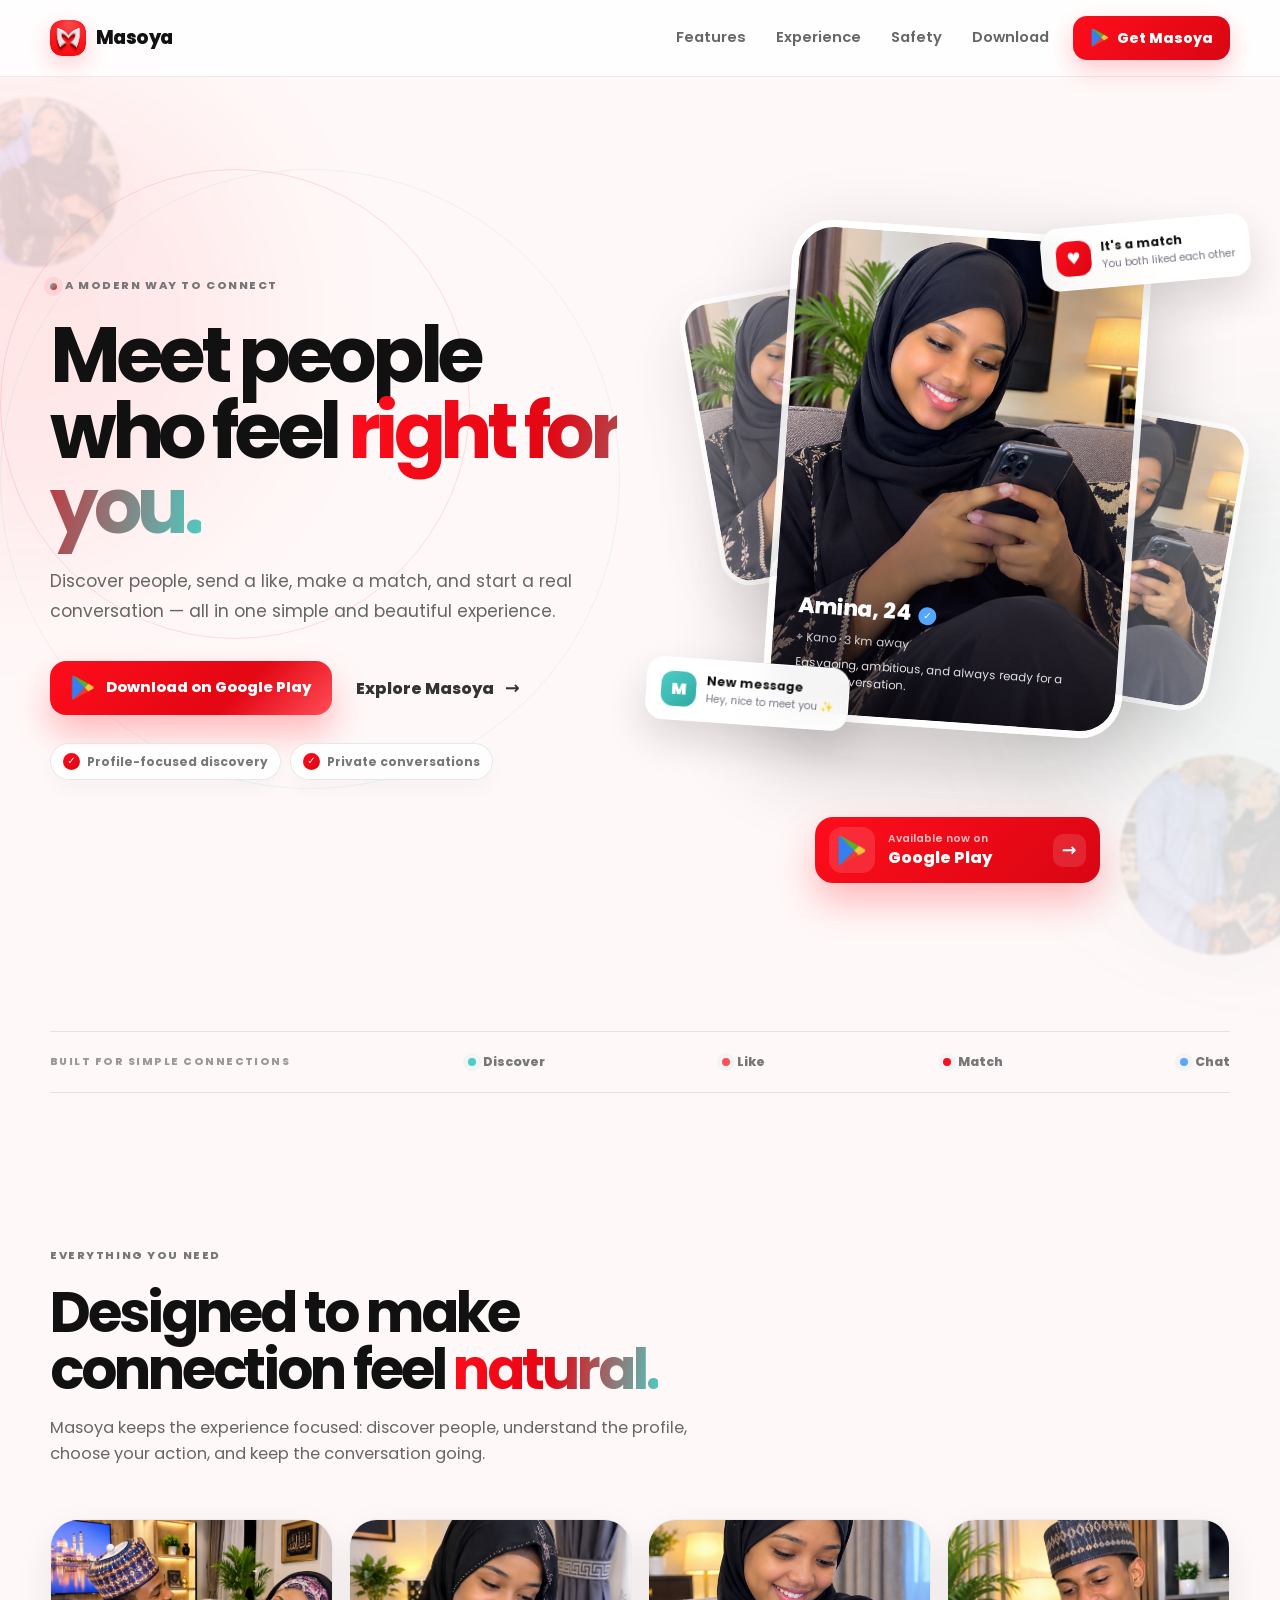
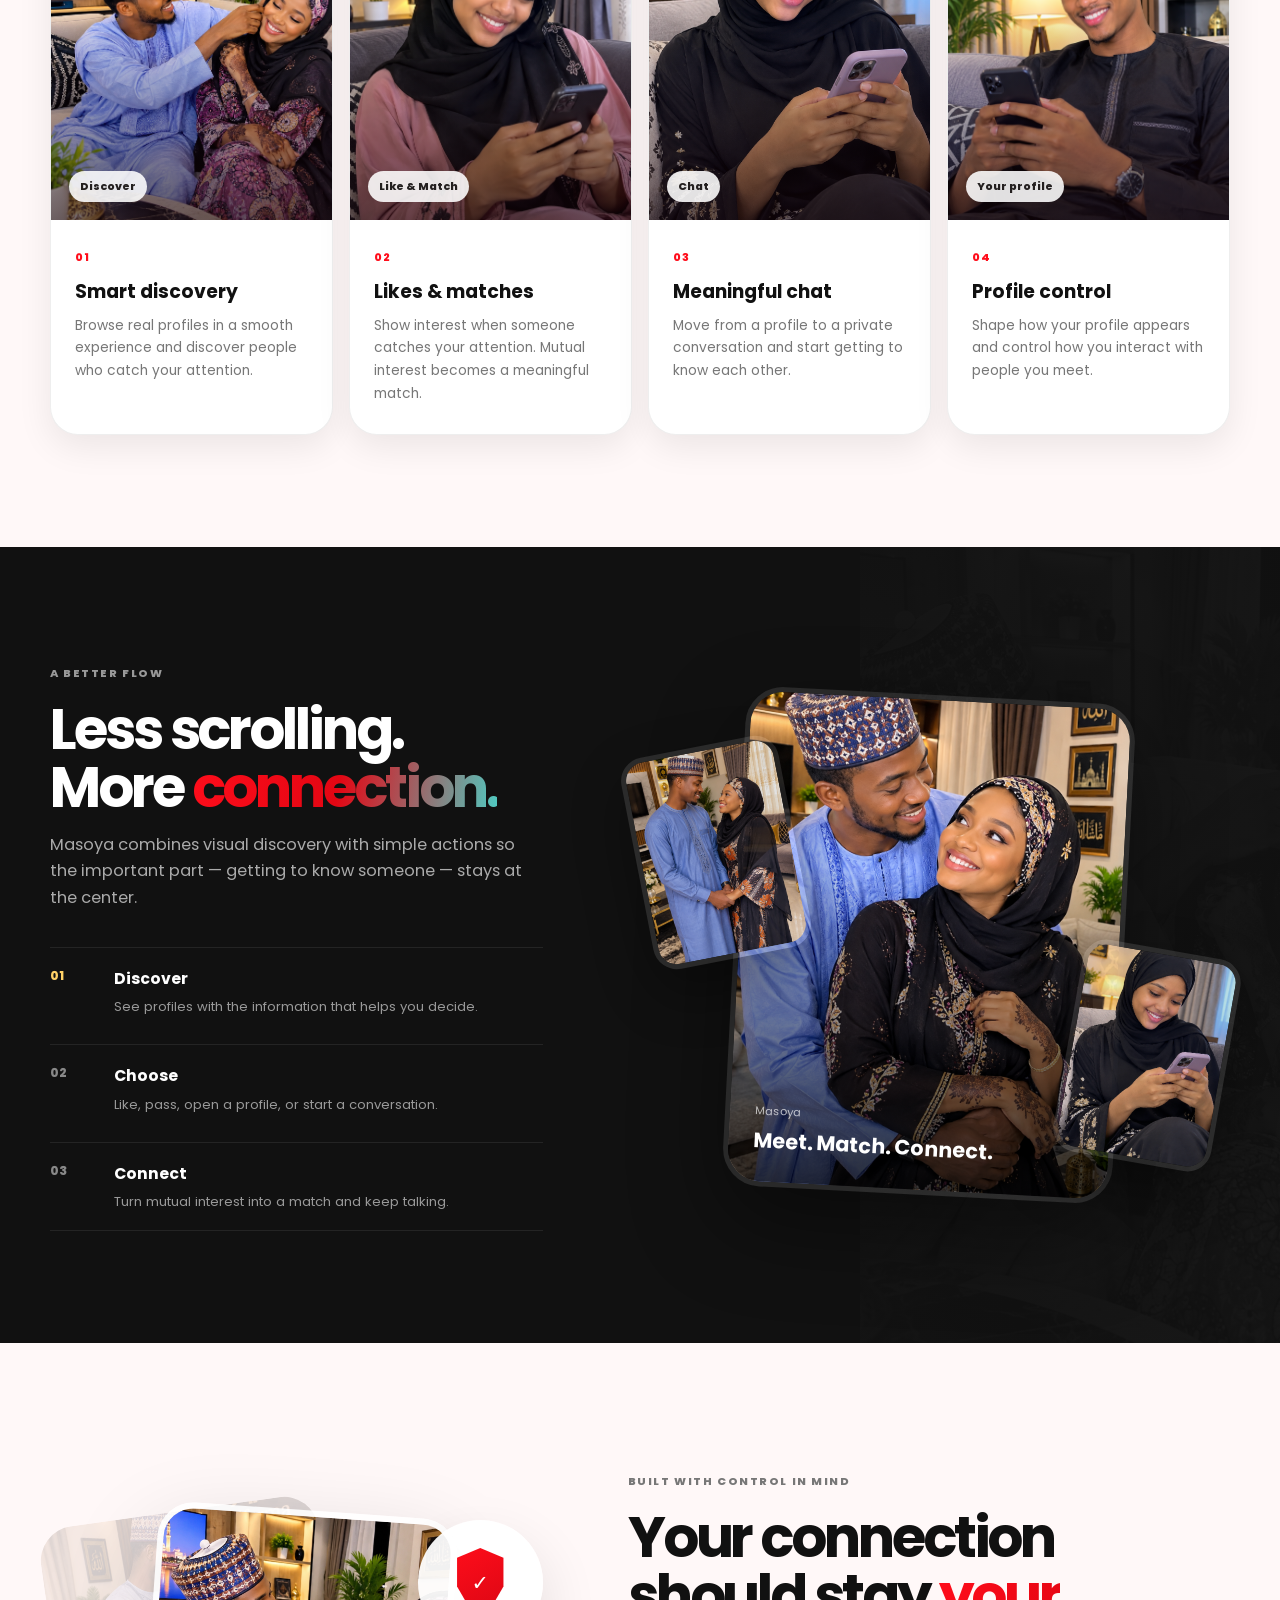
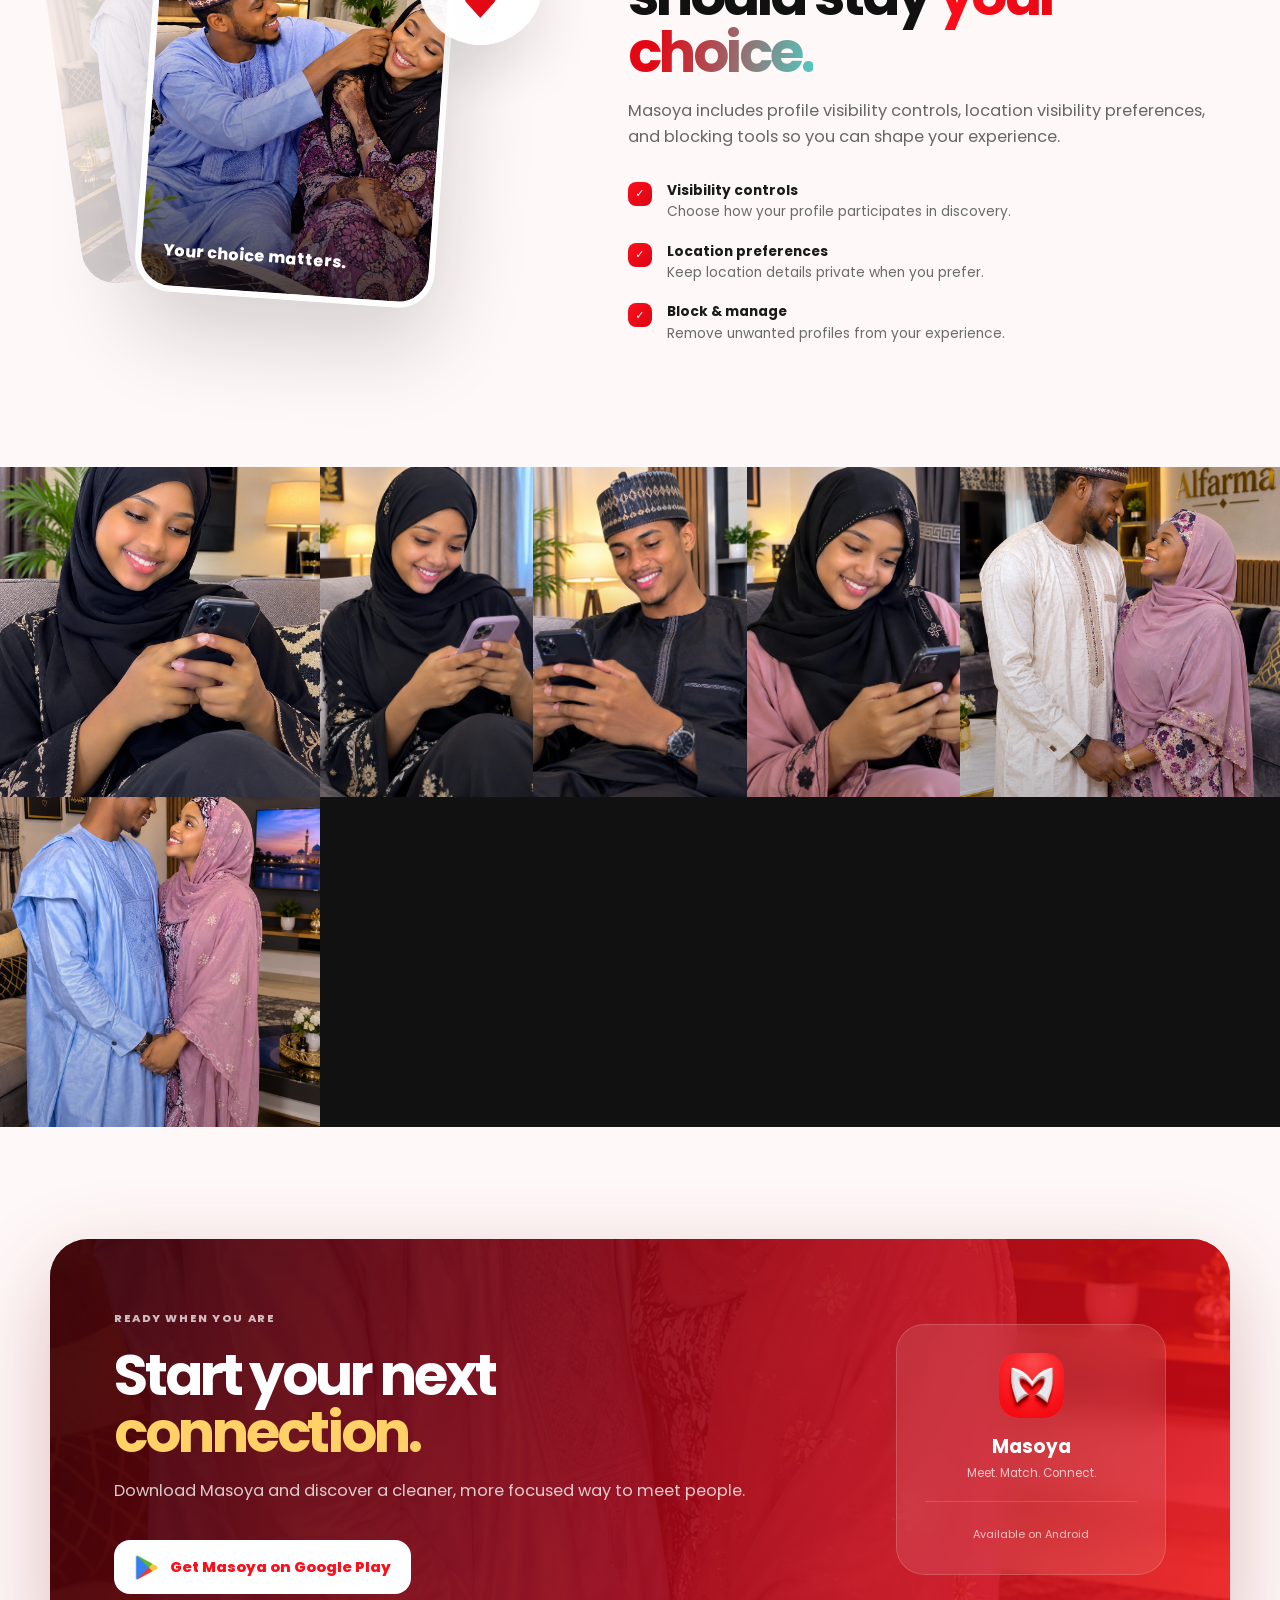
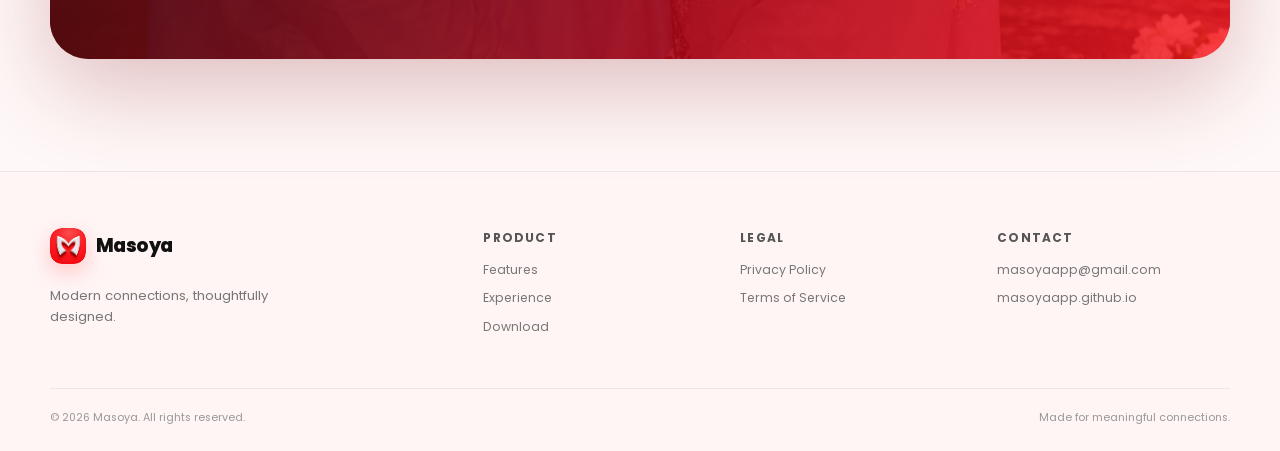
==== index.html @ bbcd9566 "Add files via upload" ====
<!doctype html>
<html lang="en">

<head>
  <meta charset="utf-8">

  <meta
    name="viewport"
    content="width=device-width, initial-scale=1"
  >

  <meta
    name="description"
    content="Masoya — discover people, make meaningful matches, and chat with people you connect with."
  >

  <meta
    name="theme-color"
    content="#FF0D1B"
  >

  <meta
    name="robots"
    content="index, follow"
  >

  <!-- =======================================================
       CANONICAL
  ======================================================== -->

  <link
    rel="canonical"
    href="https://nemajsuite.github.io/"
  >


  <!-- =======================================================
       OPEN GRAPH
  ======================================================== -->

  <meta
    property="og:title"
    content="Masoya — Meet. Match. Connect."
  >

  <meta
    property="og:description"
    content="A modern dating experience built around discovery, genuine connections, and private conversations."
  >

  <meta
    property="og:type"
    content="website"
  >

  <meta
    property="og:url"
    content="https://nemajsuite.github.io/"
  >

  <meta
    property="og:site_name"
    content="Masoya"
  >

  <!--
  <meta
    property="og:image"
    content="https://nemajsuite.github.io/assets/images/social-preview.jpg"
  >
  -->


  <!-- =======================================================
       TITLE / FAVICON
  ======================================================== -->

  <title>
    Masoya — Meet. Match. Connect.
  </title>


  <link
    rel="icon"
    href="assets/logo.svg"
    type="image/svg+xml"
  >


  <!-- =======================================================
       NOTE:
       site.webmanifest intentionally NOT linked.
       This prevents the landing page from advertising itself
       as an installable PWA.
  ======================================================== -->


  <!-- =======================================================
       GOOGLE FONTS
  ======================================================== -->

  <link
    rel="preconnect"
    href="https://fonts.googleapis.com"
  >

  <link
    rel="preconnect"
    href="https://fonts.gstatic.com"
    crossorigin
  >

  <link
    href="https://fonts.googleapis.com/css2?family=Poppins:wght@400;500;600;700;800&display=swap"
    rel="stylesheet"
  >


  <!-- =======================================================
       CSS
  ======================================================== -->

  <link
    rel="stylesheet"
    href="assets/css/styles.css"
  >

</head>


<body>


  <!-- =======================================================
       BACKGROUND GLOWS
  ======================================================== -->

  <div
    class="page-glow glow-one"
    aria-hidden="true"
  ></div>

  <div
    class="page-glow glow-two"
    aria-hidden="true"
  ></div>


  <!-- =======================================================
       HEADER
  ======================================================== -->

  <header
    class="site-header"
    id="top"
  >

    <div class="container nav-wrap">


      <!-- ===================================================
           BRAND
      ==================================================== -->

      <a
        class="brand"
        href="#top"
        aria-label="Masoya home"
      >

        <span class="logo-box">

          <img
            src="assets/logo.svg"
            alt="Masoya"
            class="brand-mark"
          >

        </span>

        <span class="brand-name">
          Masoya
        </span>

      </a>


      <!-- ===================================================
           DESKTOP NAVIGATION
      ==================================================== -->

      <nav
        class="desktop-nav"
        aria-label="Primary navigation"
      >

        <a href="#features">
          Features
        </a>

        <a href="#experience">
          Experience
        </a>

        <a href="#safety">
          Safety
        </a>

        <a href="#download">
          Download
        </a>

      </nav>


      <!-- ===================================================
           DESKTOP GET MASOYA
      ==================================================== -->

      <a
        class="nav-cta"
        href="https://play.google.com/store/apps/details?id=com.nemaj.masoya"
        target="_blank"
        rel="noopener noreferrer"
        aria-label="Get Masoya on Google Play"
      >

        <span class="play-store-icon small">

          <img
            src="assets/images/google-play.png"
            alt=""
          >

        </span>

        Get Masoya

      </a>


      <!-- ===================================================
           MOBILE MENU TOGGLE
      ==================================================== -->

      <button
        class="menu-toggle"
        type="button"
        aria-label="Open menu"
        aria-expanded="false"
        aria-controls="mobile-menu"
      >

        <span></span>
        <span></span>
        <span></span>

      </button>

    </div>


    <!-- =====================================================
         MOBILE MENU
    ====================================================== -->

    <div
      class="mobile-menu"
      id="mobile-menu"
    >

      <a href="#features">
        Features
      </a>

      <a href="#experience">
        Experience
      </a>

      <a href="#safety">
        Safety
      </a>

      <a href="#download">
        Download
      </a>


      <a
        class="mobile-cta"
        href="https://play.google.com/store/apps/details?id=com.nemaj.masoya"
        target="_blank"
        rel="noopener noreferrer"
        aria-label="Get Masoya on Google Play"
      >

        <span class="play-store-icon small">

          <img
            src="assets/images/google-play.png"
            alt=""
          >

        </span>

        Get Masoya

      </a>

    </div>

  </header>


  <!-- =======================================================
       MAIN
  ======================================================== -->

  <main>


    <!-- =====================================================
         HERO
    ====================================================== -->

    <section
      class="hero section"
      aria-labelledby="hero-title"
    >


      <!-- ===================================================
           DECORATIVE PEOPLE
      ==================================================== -->

      <div
        class="hero-bg-person person-left"
        aria-hidden="true"
      >

        <img
          src="assets/images/couple.jpg"
          alt=""
          loading="lazy"
        >

      </div>


      <div
        class="hero-bg-person person-right"
        aria-hidden="true"
      >

        <img
          src="assets/images/ahmed.jpg"
          alt=""
          loading="lazy"
        >

      </div>


      <!-- ===================================================
           DECORATIVE RINGS
      ==================================================== -->

      <div
        class="hero-bg-ring ring-one"
        aria-hidden="true"
      ></div>

      <div
        class="hero-bg-ring ring-two"
        aria-hidden="true"
      ></div>


      <div class="container hero-grid">


        <!-- =================================================
             HERO COPY
             Desktop: LEFT
             Mobile: BELOW VISUAL
        ================================================== -->

        <div
          class="hero-copy reveal"
        >

          <div class="eyebrow">

            <span class="eyebrow-dot"></span>

            A modern way to connect

          </div>


          <h1 id="hero-title">

            Meet people who feel

            <span class="gradient-text">
              right for you.
            </span>

          </h1>


          <p class="hero-text">

            Discover people, send a like, make a match,
            and start a real conversation — all in one
            simple and beautiful experience.

          </p>


          <div class="hero-actions">

            <a
              class="btn btn-primary"
              href="https://play.google.com/store/apps/details?id=com.nemaj.masoya"
              target="_blank"
              rel="noopener noreferrer"
              aria-label="Download Masoya from Google Play"
            >

              <span class="play-store-icon">

                <img
                  src="assets/images/google-play.png"
                  alt=""
                >

              </span>

              Download on Google Play

            </a>


            <a
              class="text-link"
              href="#features"
            >

              Explore Masoya

              <span>
                →
              </span>

            </a>

          </div>


          <div class="trust-row">

            <div class="trust-pill">

              <span class="check">
                ✓
              </span>

              Profile-focused discovery

            </div>


            <div class="trust-pill">

              <span class="check">
                ✓
              </span>

              Private conversations

            </div>

          </div>

        </div>


        <!-- =================================================
             HERO VISUAL
             Desktop: RIGHT
             Mobile: FIRST
        ================================================== -->

        <div
          class="hero-visual reveal reveal-delay"
        >


          <!-- =================================================
               IMAGE + FLOATING CARDS
          ================================================== -->

          <div class="hero-media-stage">


            <!-- =============================================
                 BACK IMAGE 1
            ============================================== -->

            <div class="hero-image-back back-one">

              <img
                src="assets/images/amina.jpg"
                alt=""
                loading="lazy"
              >

            </div>


            <!-- =============================================
                 BACK IMAGE 2
            ============================================== -->

            <div class="hero-image-back back-two">

              <img
                src="assets/images/amina.jpg"
                alt=""
                loading="lazy"
              >

            </div>


            <!-- =============================================
                 MAIN AMINA PROFILE
            ============================================== -->

            <div class="hero-image-main">

              <img
                src="assets/images/amina.jpg"
                alt="Amina"
              >


              <div class="hero-image-overlay"></div>


              <div class="hero-profile-info">


                <div class="hero-profile-name">

                  Amina, 24

                  <span class="verified">
                    ✓
                  </span>

                </div>


                <div class="hero-profile-location">

                  ⌖ Kano · 3 km away

                </div>


                <div class="hero-profile-bio">

                  Easygoing, ambitious, and always ready
                  for a good conversation.

                </div>

              </div>

            </div>


            <!-- =============================================
                 MATCH BANNER
            ============================================== -->

            <div
              class="floating-card like-card"
              aria-label="It's a match"
            >

              <div class="floating-icon like-icon">
                ♥
              </div>


              <div class="floating-card-copy">

                <strong>
                  It's a match
                </strong>

                <span>
                  You both liked each other
                </span>

              </div>

            </div>


            <!-- =============================================
                 MESSAGE BANNER
            ============================================== -->

            <div
              class="floating-card message-card"
              aria-label="New message"
            >

              <div class="message-avatar">
                M
              </div>


              <div class="floating-card-copy">

                <strong>
                  New message
                </strong>

                <span>
                  Hey, nice to meet you ✨
                </span>

              </div>

            </div>


          </div>


          <!-- =================================================
               SEPARATE HERO DOWNLOAD BUTTON
               NOT INSIDE ANY BANNER
          ================================================== -->

          <div class="hero-download-wrap">

            <a
              class="hero-download-btn"
              href="https://play.google.com/store/apps/details?id=com.nemaj.masoya"
              target="_blank"
              rel="noopener noreferrer"
              aria-label="Download Masoya on Google Play"
            >

              <span class="hero-download-icon">

                <img
                  src="assets/images/google-play.png"
                  alt=""
                >

              </span>


              <span class="hero-download-content">

                <small>
                  Available now on
                </small>

                <strong>
                  Google Play
                </strong>

              </span>


              <span class="hero-download-arrow">
                →
              </span>

            </a>

          </div>


        </div>

      </div>

    </section>


    <!-- =====================================================
         CONNECTION STRIP
    ====================================================== -->

    <section
      class="connection-strip section-sm"
    >

      <div
        class="container connection-strip-inner"
      >

        <span class="muted-label">
          BUILT FOR SIMPLE CONNECTIONS
        </span>


        <div class="mini-feature">

          <span class="mini-dot"></span>

          Discover

        </div>


        <div class="mini-feature">

          <span class="mini-dot pink"></span>

          Like

        </div>


        <div class="mini-feature">

          <span class="mini-dot red"></span>

          Match

        </div>


        <div class="mini-feature">

          <span class="mini-dot blue"></span>

          Chat

        </div>

      </div>

    </section>


    <!-- =====================================================
         FEATURES
    ====================================================== -->

    <section
      class="section features-section"
      id="features"
    >

      <div class="container">


        <div
          class="section-heading reveal"
        >

          <div class="eyebrow">
            Everything you need
          </div>


          <h2>

            Designed to make connection feel

            <span class="gradient-text">
              natural.
            </span>

          </h2>


          <p>

            Masoya keeps the experience focused:
            discover people, understand the profile,
            choose your action, and keep the conversation going.

          </p>

        </div>


        <div class="feature-photo-grid">


          <!-- =================================================
               DISCOVER
          ================================================== -->

          <article
            class="feature-photo-card reveal"
          >

            <div class="feature-photo">

              <img
                src="assets/images/abdullahi.jpg"
                alt="Discover"
                loading="lazy"
              >

              <div class="feature-photo-gradient"></div>

              <div class="photo-label">
                Discover
              </div>

            </div>


            <div class="feature-photo-content">

              <span class="feature-number">
                01
              </span>


              <h3>
                Smart discovery
              </h3>


              <p>

                Browse real profiles in a smooth
                experience and discover people
                who catch your attention.

              </p>

            </div>

          </article>


          <!-- =================================================
               MATCH
          ================================================== -->

          <article
            class="feature-photo-card reveal reveal-delay"
          >

            <div class="feature-photo">

              <img
                src="assets/images/maryam.jpg"
                alt="Likes and matches"
                loading="lazy"
              >

              <div class="feature-photo-gradient"></div>

              <div class="photo-label">
                Like & Match
              </div>

            </div>


            <div class="feature-photo-content">

              <span class="feature-number">
                02
              </span>


              <h3>
                Likes & matches
              </h3>


              <p>

                Show interest when someone catches
                your attention. Mutual interest becomes
                a meaningful match.

              </p>

            </div>

          </article>


          <!-- =================================================
               CHAT
          ================================================== -->

          <article
            class="feature-photo-card reveal reveal-delay-2"
          >

            <div class="feature-photo">

              <img
                src="assets/images/hauwa.jpg"
                alt="Chat"
                loading="lazy"
              >

              <div class="feature-photo-gradient"></div>

              <div class="photo-label">
                Chat
              </div>

            </div>


            <div class="feature-photo-content">

              <span class="feature-number">
                03
              </span>


              <h3>
                Meaningful chat
              </h3>


              <p>

                Move from a profile to a private
                conversation and start getting
                to know each other.

              </p>

            </div>

          </article>


          <!-- =================================================
               PROFILE
          ================================================== -->

          <article
            class="feature-photo-card reveal"
          >

            <div class="feature-photo">

              <img
                src="assets/images/nazeer.jpg"
                alt="Profile"
                loading="lazy"
              >

              <div class="feature-photo-gradient"></div>

              <div class="photo-label">
                Your profile
              </div>

            </div>


            <div class="feature-photo-content">

              <span class="feature-number">
                04
              </span>


              <h3>
                Profile control
              </h3>


              <p>

                Shape how your profile appears
                and control how you interact
                with people you meet.

              </p>

            </div>

          </article>

        </div>

      </div>

    </section>


    <!-- =====================================================
         EXPERIENCE
    ====================================================== -->

    <section
      class="section dark-section"
      id="experience"
    >

      <div class="experience-bg-photo">

        <img
          src="assets/images/abdullahi.jpg"
          alt=""
          loading="lazy"
        >

      </div>


      <div class="experience-bg-overlay"></div>


      <div class="container experience-grid">


        <div
          class="experience-copy reveal"
        >

          <div class="eyebrow eyebrow-light">
            A better flow
          </div>


          <h2>

            Less scrolling.
            More

            <span class="gradient-text">
              connection.
            </span>

          </h2>


          <p>

            Masoya combines visual discovery with
            simple actions so the important part —
            getting to know someone — stays at the center.

          </p>


          <div class="step-list">


            <div class="step active">

              <span class="step-number">
                01
              </span>

              <div>

                <strong>
                  Discover
                </strong>

                <p>
                  See profiles with the information
                  that helps you decide.
                </p>

              </div>

            </div>


            <div class="step">

              <span class="step-number">
                02
              </span>

              <div>

                <strong>
                  Choose
                </strong>

                <p>
                  Like, pass, open a profile,
                  or start a conversation.
                </p>

              </div>

            </div>


            <div class="step">

              <span class="step-number">
                03
              </span>

              <div>

                <strong>
                  Connect
                </strong>

                <p>
                  Turn mutual interest into a match
                  and keep talking.
                </p>

              </div>

            </div>


          </div>

        </div>


        <div
          class="experience-visual reveal reveal-delay"
        >

          <div class="experience-photo-main">

            <img
              src="assets/images/couple.jpg"
              alt="Two people connecting"
              loading="lazy"
            >

            <div class="experience-photo-overlay"></div>


            <div class="experience-photo-text">

              <span>
                Masoya
              </span>

              <strong>
                Meet. Match. Connect.
              </strong>

            </div>

          </div>


          <div class="experience-photo-small small-one">

            <img
              src="assets/images/ahmed.jpg"
              alt=""
              loading="lazy"
            >

          </div>


          <div class="experience-photo-small small-two">

            <img
              src="assets/images/hauwa.jpg"
              alt=""
              loading="lazy"
            >

          </div>

        </div>

      </div>

    </section>


    <!-- =====================================================
         SAFETY
    ====================================================== -->

    <section
      class="section safety-section"
      id="safety"
    >

      <div class="container safety-grid">


        <div class="safety-visual reveal">

          <div class="safety-image-bg">

            <img
              src="assets/images/fatima.jpg"
              alt=""
              loading="lazy"
            >

          </div>


          <div class="safety-image-card">

            <img
              src="assets/images/abdullahi.jpg"
              alt=""
              loading="lazy"
            >

            <div class="safety-image-overlay"></div>


            <div class="safety-image-title">
              Your choice matters.
            </div>

          </div>


          <div class="shield-ring">

            <div class="shield">
              ✓
            </div>

          </div>

        </div>


        <div
          class="safety-copy reveal reveal-delay"
        >

          <div class="eyebrow">
            Built with control in mind
          </div>


          <h2>

            Your connection should stay

            <span class="gradient-text">
              your choice.
            </span>

          </h2>


          <p>

            Masoya includes profile visibility controls,
            location visibility preferences, and blocking
            tools so you can shape your experience.

          </p>


          <div class="safety-points">


            <div>

              <span>
                ✓
              </span>

              <p>

                <strong>
                  Visibility controls
                </strong>

                <br>

                Choose how your profile participates
                in discovery.

              </p>

            </div>


            <div>

              <span>
                ✓
              </span>

              <p>

                <strong>
                  Location preferences
                </strong>

                <br>

                Keep location details private when
                you prefer.

              </p>

            </div>


            <div>

              <span>
                ✓
              </span>

              <p>

                <strong>
                  Block & manage
                </strong>

                <br>

                Remove unwanted profiles from
                your experience.

              </p>

            </div>

          </div>

        </div>

      </div>

    </section>


    <!-- =====================================================
         PHOTO WALL
    ====================================================== -->

    <section class="photo-wall-section">

      <div class="photo-wall">


        <div class="wall-image wall-large">

          <img
            src="assets/images/amina.jpg"
            alt="Masoya community"
            loading="lazy"
          >

        </div>


        <div class="wall-image">

          <img
            src="assets/images/hauwa.jpg"
            alt=""
            loading="lazy"
          >

        </div>


        <div class="wall-image">

          <img
            src="assets/images/nazeer.jpg"
            alt=""
            loading="lazy"
          >

        </div>


        <div class="wall-image">

          <img
            src="assets/images/maryam.jpg"
            alt=""
            loading="lazy"
          >

        </div>


        <div class="wall-image">

          <img
            src="assets/images/zainab.jpg"
            alt=""
            loading="lazy"
          >

        </div>


        <div class="wall-image wall-wide">

          <img
            src="assets/images/lifestyle.jpg"
            alt=""
            loading="lazy"
          >

        </div>

      </div>

    </section>


    <!-- =====================================================
         DOWNLOAD SECTION
    ====================================================== -->

    <section
      class="section"
      id="download"
    >

      <div class="container">


        <div class="download-box reveal">


          <div class="download-background">

            <img
              src="assets/images/lifestyle.jpg"
              alt=""
              loading="lazy"
            >

          </div>


          <div class="download-overlay"></div>


          <div class="download-copy">

            <div class="eyebrow eyebrow-white">
              Ready when you are
            </div>


            <h2>

              Start your next

              <span>
                connection.
              </span>

            </h2>


            <p>

              Download Masoya and discover a cleaner,
              more focused way to meet people.

            </p>


            <a
              class="btn download-btn"
              href="https://play.google.com/store/apps/details?id=com.nemaj.masoya"
              target="_blank"
              rel="noopener noreferrer"
              aria-label="Get Masoya on Google Play"
            >

              <span class="play-store-icon">

                <img
                  src="assets/images/google-play.png"
                  alt=""
                >

              </span>

              Get Masoya on Google Play

            </a>

          </div>


          <div class="download-badge">

            <div class="badge-icon logo-badge">

              <img
                src="assets/logo.svg"
                alt="Masoya"
              >

            </div>


            <strong>
              Masoya
            </strong>


            <span>
              Meet. Match. Connect.
            </span>


            <div class="badge-line"></div>


            <small>
              Available on Android
            </small>

          </div>

        </div>

      </div>

    </section>

  </main>


  <!-- =======================================================
       FOOTER
  ======================================================== -->

  <footer class="site-footer">

    <div class="container footer-grid">


      <div class="footer-brand">

        <a
          class="brand"
          href="#top"
        >

          <span class="logo-box">

            <img
              src="assets/logo.svg"
              alt="Masoya"
              class="brand-mark"
            >

          </span>

          <span class="brand-name">
            Masoya
          </span>

        </a>


        <p>
          Modern connections,
          thoughtfully designed.
        </p>

      </div>


      <div class="footer-links">


        <div>

          <strong>
            Product
          </strong>

          <a href="#features">
            Features
          </a>

          <a href="#experience">
            Experience
          </a>

          <a href="#download">
            Download
          </a>

        </div>


        <div>

          <strong>
            Legal
          </strong>

          <a
            href="https://masoyaapp.github.io/privacy-policy/"
            target="_blank"
            rel="noopener noreferrer"
          >
            Privacy Policy
          </a>

          <a
            href="https://masoyaapp.github.io/terms/"
            target="_blank"
            rel="noopener noreferrer"
          >
            Terms of Service
          </a>

        </div>


        <div>

          <strong>
            Contact
          </strong>

          <a href="mailto:masoyaapp@gmail.com">
            masoyaapp@gmail.com
          </a>

          <a
            href="https://masoyaapp.github.io/"
            target="_blank"
            rel="noopener noreferrer"
          >
            masoyaapp.github.io
          </a>

        </div>


      </div>

    </div>


    <div class="container footer-bottom">

      <span>

        ©
        <span id="year"></span>
        Masoya. All rights reserved.

      </span>


      <span>
        Made for meaningful connections.
      </span>

    </div>

  </footer>


  <!-- =======================================================
       JAVASCRIPT
  ======================================================== -->

  <script
    src="assets/js/main.js"
    defer
  ></script>

</body>

</html>
---- assets/css/styles.css ----
:root {
  --brand-red: #ff0d1b;
  --brand-red-dark: #d90613;
  --brand-red-soft: #fff0f1;

  --brand-turquoise: #4ecdc4;
  --brand-yellow: #ffd166;

  --bg: #fff8f8;
  --surface: #ffffff;
  --surface-2: #fff0f1;

  --text: #111111;
  --muted: #666666;
  --muted-light: #999999;

  --line: rgba(17, 17, 17, 0.09);

  --shadow-sm:
    0 12px 35px rgba(17, 17, 17, 0.08);

  --shadow-md:
    0 25px 60px rgba(17, 17, 17, 0.12);

  --shadow-lg:
    0 35px 90px rgba(17, 17, 17, 0.18);

  --radius: 28px;

  --container: 1180px;
}


/* =========================================================
   RESET
========================================================= */

* {
  box-sizing: border-box;
}

html {
  scroll-behavior: smooth;
}

body {
  margin: 0;

  color: var(--text);

  background: var(--bg);

  font-family:
    "Poppins",
    system-ui,
    sans-serif;

  line-height: 1.6;

  overflow-x: hidden;
}

::selection {
  background:
    rgba(255, 13, 27, 0.16);
}

a {
  color: inherit;

  text-decoration: none;
}

button,
a {
  -webkit-tap-highlight-color:
    transparent;
}

img {
  max-width: 100%;

  display: block;
}

button {
  font: inherit;
}

.container {
  width:
    min(
      var(--container),
      calc(100% - 40px)
    );

  margin-inline: auto;
}


/* =========================================================
   GENERAL
========================================================= */

.section {
  padding: 112px 0;

  position: relative;
}

.section-sm {
  padding: 36px 0;
}

.gradient-text {
  background:
    linear-gradient(
      100deg,
      #ff0d1b 0%,
      #e30613 48%,
      #4ecdc4 100%
    );

  -webkit-background-clip: text;

  background-clip: text;

  color: transparent;
}

.page-glow {
  position: fixed;

  width: 480px;
  height: 480px;

  border-radius: 50%;

  filter: blur(80px);

  pointer-events: none;

  z-index: -1;

  opacity: 0.34;
}

.glow-one {
  top: 80px;

  left: -220px;

  background:
    rgba(255, 13, 27, 0.2);
}

.glow-two {
  top: 420px;

  right: -240px;

  background:
    rgba(78, 205, 196, 0.2);
}


/* =========================================================
   HEADER
========================================================= */

.site-header {
  position: sticky;

  top: 0;

  z-index: 50;

  border-bottom:
    1px solid
    rgba(17, 17, 17, 0.07);

  background:
    rgba(255, 255, 255, 0.82);

  backdrop-filter:
    blur(20px);

  -webkit-backdrop-filter:
    blur(20px);
}

.nav-wrap {
  height: 76px;

  display: flex;

  align-items: center;

  justify-content: space-between;

  gap: 24px;
}

.brand {
  display: inline-flex;

  align-items: center;

  gap: 10px;

  font-weight: 800;
}


/* =========================================================
   ROUNDED MASOYA LOGO
========================================================= */

.logo-box {
  width: 36px;
  height: 36px;

  display: grid;

  place-items: center;

  overflow: hidden;

  flex-shrink: 0;

  border-radius: 12px;

  background: #ffffff;

  box-shadow:
    0 8px 22px
    rgba(255, 13, 27, 0.20);
}

.brand-mark {
  width: 100%;
  height: 100%;

  display: block;

  object-fit: cover;

  border-radius: 12px;

  overflow: hidden;

  filter:
    drop-shadow(
      0 5px 14px
      rgba(255, 13, 27, 0.18)
    );
}

.brand-name {
  font-size: 1.17rem;

  letter-spacing: -0.03em;
}


/* =========================================================
   DESKTOP NAVIGATION
========================================================= */

.desktop-nav {
  display: flex;

  align-items: center;

  gap: 30px;

  margin-left: auto;
}

.desktop-nav a {
  font-size: 0.92rem;

  color: #666;

  font-weight: 600;

  transition:
    color 0.2s ease;
}

.desktop-nav a:hover {
  color: var(--text);
}


/* =========================================================
   NAV CTA
========================================================= */

.nav-cta {
  padding: 11px 17px;

  border-radius: 14px;

  color: #fff;

  display: inline-flex;

  align-items: center;

  justify-content: center;

  gap: 8px;

  font-weight: 800;

  font-size: 0.88rem;

  background:
    linear-gradient(
      135deg,
      var(--brand-red),
      var(--brand-red-dark)
    );

  box-shadow:
    0 10px 24px
    rgba(255, 13, 27, 0.22);

  transition:
    transform 0.2s ease,
    box-shadow 0.2s ease;
}

.nav-cta:hover {
  transform:
    translateY(-2px);

  box-shadow:
    0 15px 28px
    rgba(255, 13, 27, 0.28);
}


/* =========================================================
   GOOGLE PLAY ICON
========================================================= */

.play-store-icon {
  width: 25px;
  height: 25px;

  display: inline-flex;

  align-items: center;

  justify-content: center;

  flex-shrink: 0;
}

.play-store-icon img {
  width: 100%;
  height: 100%;

  object-fit: contain;

  display: block;
}

.play-store-icon.small {
  width: 19px;
  height: 19px;
}


/* =========================================================
   MOBILE MENU
========================================================= */

.menu-toggle {
  display: none;

  width: 44px;
  height: 44px;

  border-radius: 14px;

  border:
    1px solid var(--line);

  background: #fff;

  cursor: pointer;
}

.menu-toggle span {
  display: block;

  width: 18px;
  height: 2px;

  background: #292234;

  border-radius: 10px;

  margin: 4px auto;
}

.mobile-menu {
  display: none;
}


/* =========================================================
   HERO
========================================================= */

.hero {
  padding-top: 92px;

  min-height: 740px;

  position: relative;

  overflow: hidden;
}

.hero-grid {
  display: grid;

  grid-template-columns:
    1fr
    0.95fr;

  align-items: center;

  gap: 60px;
}


/* =========================================================
   HERO COPY
========================================================= */

.hero-copy {
  grid-column: 1;

  grid-row: 1;

  max-width: 650px;

  position: relative;

  z-index: 4;
}

.eyebrow {
  display: inline-flex;

  align-items: center;

  gap: 8px;

  text-transform: uppercase;

  letter-spacing: 0.14em;

  font-size: 0.7rem;

  font-weight: 800;

  color: #777;
}

.eyebrow-dot {
  width: 7px;
  height: 7px;

  border-radius: 50%;

  background:
    linear-gradient(
      135deg,
      var(--brand-turquoise),
      var(--brand-red)
    );

  box-shadow:
    0 0 0 6px
    rgba(255, 13, 27, 0.08);
}

h1,
h2,
h3 {
  font-family:
    "Poppins",
    sans-serif;
}

h1 {
  margin: 21px 0 22px;

  font-size:
    clamp(
      3.1rem,
      6vw,
      5.4rem
    );

  line-height: 0.98;

  letter-spacing: -0.07em;

  max-width: 680px;
}

.hero-text {
  font-size: 1.08rem;

  line-height: 1.75;

  color: var(--muted);

  max-width: 600px;
}

.hero-actions {
  display: flex;

  align-items: center;

  gap: 24px;

  margin-top: 34px;

  flex-wrap: wrap;
}


/* =========================================================
   BUTTONS
========================================================= */

.btn {
  display: inline-flex;

  align-items: center;

  justify-content: center;

  gap: 11px;

  min-height: 54px;

  padding: 0 20px;

  border-radius: 16px;

  font-weight: 800;

  font-size: 0.92rem;

  transition:
    transform 0.2s ease,
    box-shadow 0.2s ease;
}

.btn:hover {
  transform:
    translateY(-2px);
}

.btn-primary {
  color: #fff;

  background:
    linear-gradient(
      135deg,
      #ff0d1b 0%,
      #e30613 65%,
      #ff4d57 100%
    );

  box-shadow:
    0 18px 35px
    rgba(255, 13, 27, 0.27);
}

.text-link {
  font-weight: 800;

  color: #333;
}

.text-link span {
  margin-left: 8px;

  font-size: 1.1rem;
}


/* =========================================================
   TRUST
========================================================= */

.trust-row {
  display: flex;

  gap: 9px;

  flex-wrap: wrap;

  margin-top: 28px;
}

.trust-pill {
  display: inline-flex;

  align-items: center;

  gap: 7px;

  padding: 8px 12px;

  background:
    rgba(255, 255, 255, 0.82);

  border:
    1px solid var(--line);

  border-radius: 999px;

  color: #777;

  font-size: 0.76rem;

  font-weight: 700;

  box-shadow:
    0 8px 20px
    rgba(17, 17, 17, 0.03);
}

.check {
  width: 17px;
  height: 17px;

  display: inline-grid;

  place-items: center;

  border-radius: 50%;

  color: #fff;

  font-size: 10px;

  background:
    linear-gradient(
      135deg,
      var(--brand-red),
      var(--brand-red-dark)
    );
}


/* =========================================================
   HERO VISUAL
========================================================= */

.hero-visual {
  grid-column: 2;

  grid-row: 1;

  position: relative;

  z-index: 3;

  display: flex;

  flex-direction: column;

  align-items: center;

  justify-content: center;

  min-width: 0;
}


/* =========================================================
   HERO MEDIA STAGE
   Banners live here only.
========================================================= */

.hero-media-stage {
  width: 100%;

  min-height: 620px;

  position: relative;

  display: grid;

  place-items: center;
}


/* =========================================================
   BACKGROUND PEOPLE
========================================================= */

.hero-bg-person {
  position: absolute;

  border-radius: 50%;

  overflow: hidden;

  opacity: 0.13;

  filter: blur(1px);

  box-shadow:
    0 30px 80px
    rgba(17, 17, 17, 0.12);
}

.hero-bg-person img {
  width: 100%;
  height: 100%;

  object-fit: cover;
}

.person-left {
  width: 170px;
  height: 170px;

  left: -50px;
  top: 20px;

  transform:
    rotate(-10deg);
}

.person-right {
  width: 200px;
  height: 200px;

  right: -40px;
  bottom: 40px;

  transform:
    rotate(8deg);
}


/* =========================================================
   HERO RINGS
========================================================= */

.hero-bg-ring {
  position: absolute;

  border-radius: 50%;

  border: 1px solid;

  pointer-events: none;
}

.ring-one {
  width: 470px;
  height: 470px;

  border-color:
    rgba(255, 13, 27, 0.12);
}

.ring-two {
  width: 620px;
  height: 620px;

  border-color:
    rgba(78, 205, 196, 0.12);
}


/* =========================================================
   MAIN AMINA IMAGE
========================================================= */

.hero-image-main {
  width: 360px;
  height: 500px;

  position: relative;

  overflow: hidden;

  border-radius: 42px;

  z-index: 3;

  transform:
    rotate(4deg);

  border:
    7px solid
    rgba(255, 255, 255, 0.88);

  box-shadow:
    0 35px 90px
    rgba(17, 17, 17, 0.24);
}

.hero-image-main img {
  width: 100%;
  height: 100%;

  object-fit: cover;
}

.hero-image-overlay {
  position: absolute;

  inset: 35% 0 0;

  background:
    linear-gradient(
      180deg,
      transparent,
      rgba(10, 5, 10, 0.78)
    );
}


/* =========================================================
   HERO BACK CARDS
========================================================= */

.hero-image-back {
  position: absolute;

  overflow: hidden;

  border-radius: 30px;

  border:
    5px solid
    rgba(255, 255, 255, 0.88);

  box-shadow:
    0 25px 65px
    rgba(17, 17, 17, 0.16);
}

.hero-image-back img {
  width: 100%;
  height: 100%;

  object-fit: cover;
}

.back-one {
  width: 210px;
  height: 290px;

  left: 15px;
  top: 115px;

  transform:
    rotate(-10deg);

  z-index: 1;

  opacity: 0.72;
}

.back-two {
  width: 210px;
  height: 290px;

  right: 0;
  bottom: 90px;

  transform:
    rotate(10deg);

  z-index: 1;

  opacity: 0.72;
}


/* =========================================================
   PROFILE INFO
========================================================= */

.hero-profile-info {
  position: absolute;

  left: 24px;
  right: 24px;
  bottom: 24px;

  color: #fff;

  z-index: 5;
}

.hero-profile-name {
  font-size: 1.35rem;

  font-weight: 800;
}

.hero-profile-location {
  margin-top: 5px;

  font-size: 0.74rem;

  color:
    rgba(255, 255, 255, 0.78);
}

.hero-profile-bio {
  margin-top: 7px;

  font-size: 0.73rem;

  line-height: 1.45;

  color:
    rgba(255, 255, 255, 0.86);
}

.verified {
  display: inline-grid;

  place-items: center;

  width: 18px;
  height: 18px;

  margin-left: 3px;

  border-radius: 50%;

  font-size: 10px;

  color: #fff;

  background: #54a7ff;

  vertical-align: 2px;
}


/* =========================================================
   FLOATING CARDS
========================================================= */

.floating-card {
  position: absolute;

  z-index: 8;

  display: flex;

  align-items: center;

  gap: 10px;

  padding: 13px 14px;

  border-radius: 18px;

  background:
    rgba(255, 255, 255, 0.95);

  border:
    1px solid
    rgba(255, 255, 255, 0.90);

  box-shadow:
    0 18px 40px
    rgba(17, 17, 17, 0.14);

  backdrop-filter:
    blur(14px);

  -webkit-backdrop-filter:
    blur(14px);
}

.floating-card-copy {
  min-width: 0;
}

.floating-card strong,
.floating-card span {
  display: block;
}

.floating-card strong {
  font-size: 0.77rem;

  line-height: 1.2;
}

.floating-card span {
  margin-top: 3px;

  color: #7b7484;

  font-size: 0.66rem;

  line-height: 1.35;
}

.floating-icon,
.message-avatar {
  width: 35px;
  height: 35px;

  display: grid;

  place-items: center;

  flex-shrink: 0;

  border-radius: 12px;

  font-weight: 900;
}

.like-icon {
  color: #fff;

  background:
    linear-gradient(
      135deg,
      var(--brand-red),
      var(--brand-red-dark)
    );
}

.message-avatar {
  color: #fff;

  background:
    linear-gradient(
      135deg,
      #4ecdc4,
      #2faaa3
    );
}


/* =========================================================
   DESKTOP BANNER POSITIONS
========================================================= */

/*
  Match banner sits above/right of Amina.
  It does not sit over the face.
*/

.like-card {
  top: 52px;
  right: -20px;
  transform: rotate(-5deg);
}


/*
  Message banner sits lower/left.
  It stays outside the profile information area.
*/

.message-card {
  left: -38px;
  bottom: 64px;
  transform: rotate(4deg);
}


/* =========================================================
   HERO DOWNLOAD BUTTON
   Completely separate from the banners.
========================================================= */

.hero-download-wrap {
  position: relative;

  z-index: 10;

  width: 100%;

  display: flex;

  justify-content: center;

  margin-top: 28px;
}

.hero-download-btn {
  width: 285px;

  min-height: 66px;

  display: flex;

  align-items: center;

  gap: 13px;

  padding:
    9px 14px;

  border-radius: 18px;

  color: #fff;

  background:
    linear-gradient(
      135deg,
      var(--brand-red),
      var(--brand-red-dark)
    );

  box-shadow:
    0 18px 38px
    rgba(255, 13, 27, 0.28);

  transition:
    transform 0.2s ease,
    box-shadow 0.2s ease;
}

.hero-download-btn:hover {
  transform:
    translateY(-3px);

  box-shadow:
    0 22px 45px
    rgba(255, 13, 27, 0.34);
}

.hero-download-icon {
  width: 46px;
  height: 46px;

  display: grid;

  place-items: center;

  flex-shrink: 0;

  border-radius: 13px;

  background:
    rgba(255, 255, 255, 0.13);
}

.hero-download-icon img {
  width: 31px;
  height: 31px;

  object-fit: contain;
}

.hero-download-content {
  flex: 1;

  display: flex;

  flex-direction: column;

  align-items: flex-start;

  justify-content: center;

  line-height: 1.15;
}

.hero-download-content small {
  color:
    rgba(255, 255, 255, 0.74);

  font-size: 0.66rem;

  font-weight: 600;
}

.hero-download-content strong {
  margin-top: 4px;

  font-size: 1rem;

  font-weight: 800;
}

.hero-download-arrow {
  width: 33px;
  height: 33px;

  display: grid;

  place-items: center;

  border-radius: 10px;

  background:
    rgba(255, 255, 255, 0.12);

  font-size: 1.1rem;

  font-weight: 800;
}


/* =========================================================
   CONNECTION STRIP
========================================================= */

.connection-strip-inner {
  display: flex;

  align-items: center;

  justify-content: space-between;

  gap: 24px;

  padding: 20px 0;

  border-top:
    1px solid var(--line);

  border-bottom:
    1px solid var(--line);
}

.muted-label {
  font-size: 0.66rem;

  letter-spacing: 0.14em;

  color: #999;

  font-weight: 800;
}

.mini-feature {
  font-size: 0.78rem;

  color: #777;

  font-weight: 800;

  display: flex;

  align-items: center;

  gap: 7px;
}

.mini-dot {
  width: 8px;
  height: 8px;

  border-radius: 50%;

  background:
    var(--brand-turquoise);

  box-shadow:
    0 0 0 5px
    rgba(78, 205, 196, 0.08);
}

.mini-dot.pink {
  background: #ff4d57;
}

.mini-dot.red {
  background:
    var(--brand-red);
}

.mini-dot.blue {
  background: #60a5fa;
}


/* =========================================================
   SECTION HEADING
========================================================= */

.section-heading {
  max-width: 740px;

  margin-bottom: 52px;
}

.section-heading h2,
.experience-copy h2,
.safety-copy h2,
.download-copy h2 {
  margin:
    17px 0 16px;

  font-size:
    clamp(
      2.35rem,
      4.4vw,
      4rem
    );

  line-height: 1.02;

  letter-spacing:
    -0.055em;
}

.section-heading p,
.experience-copy > p,
.safety-copy > p,
.download-copy > p {
  color: var(--muted);

  max-width: 670px;

  font-size: 1.02rem;
}


/* =========================================================
   FEATURE PHOTO GRID
========================================================= */

.feature-photo-grid {
  display: grid;

  grid-template-columns:
    repeat(4, 1fr);

  gap: 16px;
}

.feature-photo-card {
  overflow: hidden;

  border-radius:
    var(--radius);

  background: #fff;

  border:
    1px solid
    rgba(17, 17, 17, 0.07);

  box-shadow:
    var(--shadow-sm);

  transition:
    transform 0.3s ease,
    box-shadow 0.3s ease;
}

.feature-photo-card:hover {
  transform:
    translateY(-8px);

  box-shadow:
    var(--shadow-md);
}

.feature-photo {
  height: 300px;

  position: relative;

  overflow: hidden;
}

.feature-photo img {
  width: 100%;
  height: 100%;

  object-fit: cover;

  transition:
    transform 0.5s ease;
}

.feature-photo-card:hover
.feature-photo img {
  transform:
    scale(1.06);
}

.feature-photo-gradient {
  position: absolute;

  inset: 30% 0 0;

  background:
    linear-gradient(
      180deg,
      transparent,
      rgba(20, 5, 10, 0.62)
    );
}

.photo-label {
  position: absolute;

  left: 18px;
  bottom: 18px;

  padding: 7px 11px;

  border-radius: 999px;

  background:
    rgba(255, 255, 255, 0.88);

  color: #242020;

  font-size: 0.68rem;

  font-weight: 800;
}

.feature-photo-content {
  padding: 23px 24px 28px;
}

.feature-number {
  color:
    var(--brand-red);

  font-size: 0.68rem;

  font-weight: 800;

  letter-spacing: 0.12em;
}

.feature-photo-content h3 {
  margin:
    8px 0 8px;

  font-size: 1.18rem;
}

.feature-photo-content p {
  margin: 0;

  color: #777;

  font-size: 0.86rem;

  line-height: 1.65;
}


/* =========================================================
   DARK EXPERIENCE
========================================================= */

.dark-section {
  background: #111;

  color: #fff;

  overflow: hidden;
}

.experience-bg-photo {
  position: absolute;

  right: -100px;
  top: 0;

  width: 520px;
  height: 100%;

  opacity: 0.13;
}

.experience-bg-photo img {
  width: 100%;
  height: 100%;

  object-fit: cover;

  filter:
    grayscale(1);
}

.experience-bg-overlay {
  position: absolute;

  inset: 0;

  background:
    linear-gradient(
      90deg,
      #111 0%,
      rgba(17, 17, 17, 0.94) 46%,
      rgba(17, 17, 17, 0.76) 100%
    );
}

.experience-grid {
  position: relative;

  z-index: 2;

  display: grid;

  grid-template-columns:
    0.9fr
    1.1fr;

  align-items: center;

  gap: 85px;
}

.eyebrow-light {
  color: #999;
}

.experience-copy > p {
  color: #aaa;
}

.step-list {
  margin-top: 36px;

  display: grid;

  gap: 9px;
}

.step {
  display: grid;

  grid-template-columns:
    48px 1fr;

  gap: 16px;

  align-items: start;

  padding: 18px 0;

  border-top:
    1px solid
    rgba(255, 255, 255, 0.08);
}

.step:last-child {
  border-bottom:
    1px solid
    rgba(255, 255, 255, 0.08);
}

.step-number {
  color: #888;

  font-size: 0.75rem;

  font-weight: 800;
}

.step strong {
  font-size: 0.98rem;
}

.step p {
  margin: 5px 0 0;

  color: #999;

  font-size: 0.82rem;
}

.step.active .step-number {
  color:
    var(--brand-yellow);
}


/* =========================================================
   EXPERIENCE VISUAL
========================================================= */

.experience-visual {
  min-height: 560px;

  position: relative;

  display: grid;

  place-items: center;
}

.experience-photo-main {
  width: 390px;
  height: 500px;

  position: relative;

  overflow: hidden;

  border-radius: 38px;

  transform:
    rotate(3deg);

  box-shadow:
    0 35px 90px
    rgba(0, 0, 0, 0.42);

  border:
    5px solid
    rgba(255, 255, 255, 0.1);
}

.experience-photo-main img {
  width: 100%;
  height: 100%;

  object-fit: cover;
}

.experience-photo-overlay {
  position: absolute;

  inset: 35% 0 0;

  background:
    linear-gradient(
      180deg,
      transparent,
      rgba(0, 0, 0, 0.78)
    );
}

.experience-photo-text {
  position: absolute;

  left: 25px;
  right: 25px;
  bottom: 25px;

  color: #fff;
}

.experience-photo-text span {
  display: block;

  color:
    rgba(255, 255, 255, 0.68);

  font-size: 0.7rem;

  margin-bottom: 3px;
}

.experience-photo-text strong {
  font-size: 1.3rem;
}

.experience-photo-small {
  position: absolute;

  width: 160px;
  height: 215px;

  overflow: hidden;

  border-radius: 24px;

  border:
    5px solid
    rgba(255, 255, 255, 0.12);

  box-shadow:
    0 25px 60px
    rgba(0, 0, 0, 0.42);
}

.experience-photo-small img {
  width: 100%;
  height: 100%;

  object-fit: cover;
}

.small-one {
  left: 8px;
  top: 80px;

  transform:
    rotate(-11deg);

  opacity: 0.9;
}

.small-two {
  right: 3px;
  bottom: 62px;

  transform:
    rotate(10deg);

  opacity: 0.9;
}


/* =========================================================
   SAFETY
========================================================= */

.safety-grid {
  display: grid;

  grid-template-columns:
    0.9fr
    1.1fr;

  align-items: center;

  gap: 85px;
}

.safety-visual {
  min-height: 500px;

  position: relative;

  display: grid;

  place-items: center;
}

.safety-image-bg {
  position: absolute;

  width: 280px;
  height: 360px;

  left: 10px;
  top: 55px;

  overflow: hidden;

  border-radius: 35px;

  opacity: 0.18;

  transform:
    rotate(-8deg);
}

.safety-image-bg img {
  width: 100%;
  height: 100%;

  object-fit: cover;
}

.safety-image-card {
  width: 300px;
  height: 390px;

  position: relative;

  overflow: hidden;

  border-radius: 36px;

  transform:
    rotate(4deg);

  z-index: 2;

  box-shadow:
    var(--shadow-lg);

  border:
    6px solid
    rgba(255, 255, 255, 0.85);
}

.safety-image-card img {
  width: 100%;
  height: 100%;

  object-fit: cover;
}

.safety-image-overlay {
  position: absolute;

  inset: 30% 0 0;

  background:
    linear-gradient(
      180deg,
      transparent,
      rgba(10, 4, 8, 0.72)
    );
}

.safety-image-title {
  position: absolute;

  left: 22px;
  bottom: 22px;

  color: #fff;

  font-size: 1rem;

  font-weight: 800;
}

.shield-ring {
  position: absolute;

  width: 125px;
  height: 125px;

  right: 0;
  top: 65px;

  border-radius: 50%;

  display: grid;

  place-items: center;

  background:
    rgba(255, 255, 255, 0.94);

  box-shadow:
    0 25px 60px
    rgba(17, 17, 17, 0.12);

  z-index: 4;
}

.shield {
  width: 58px;
  height: 70px;

  clip-path:
    polygon(
      50% 0%,
      90% 14%,
      90% 55%,
      74% 78%,
      50% 100%,
      26% 78%,
      10% 55%,
      10% 14%
    );

  display: grid;

  place-items: center;

  color: #fff;

  font-size: 1.3rem;

  font-weight: 900;

  background:
    linear-gradient(
      150deg,
      var(--brand-red),
      var(--brand-red-dark)
    );

  box-shadow:
    0 20px 35px
    rgba(255, 13, 27, 0.22);
}

.safety-points {
  margin-top: 30px;

  display: grid;

  gap: 18px;
}

.safety-points > div {
  display: grid;

  grid-template-columns:
    27px 1fr;

  gap: 12px;
}

.safety-points > div > span {
  width: 24px;
  height: 24px;

  border-radius: 8px;

  display: grid;

  place-items: center;

  color: #fff;

  font-size: 11px;

  background:
    linear-gradient(
      135deg,
      var(--brand-red),
      var(--brand-red-dark)
    );

  margin-top: 2px;
}

.safety-points p {
  margin: 0;

  color: #6b6b6b;

  font-size: 0.86rem;

  line-height: 1.55;
}

.safety-points strong {
  color: #1a1a1a;
}


/* =========================================================
   PHOTO WALL
========================================================= */

.photo-wall-section {
  padding: 0;

  background: #111;
}

.photo-wall {
  display: grid;

  grid-template-columns:
    1.2fr
    0.8fr
    0.8fr
    0.8fr
    1.2fr;

  min-height: 330px;
}

.wall-image {
  height: 330px;

  overflow: hidden;

  position: relative;
}

.wall-image::after {
  content: "";

  position: absolute;

  inset: 0;

  background:
    linear-gradient(
      180deg,
      transparent 30%,
      rgba(0, 0, 0, 0.2)
    );
}

.wall-image img {
  width: 100%;
  height: 100%;

  object-fit: cover;

  transition:
    transform 0.6s ease;
}

.wall-image:hover img {
  transform:
    scale(1.08);
}


/* =========================================================
   DOWNLOAD SECTION
========================================================= */

.download-box {
  min-height: 420px;

  position: relative;

  overflow: hidden;

  padding: 64px;

  display: flex;

  align-items: center;

  justify-content: space-between;

  gap: 50px;

  border-radius: 38px;

  color: #fff;

  box-shadow:
    0 30px 90px
    rgba(120, 0, 10, 0.24);
}

.download-background {
  position: absolute;

  inset: 0;

  z-index: 0;
}

.download-background img {
  width: 100%;
  height: 100%;

  object-fit: cover;
}

.download-overlay {
  position: absolute;

  inset: 0;

  background:
    linear-gradient(
      110deg,
      rgba(58, 3, 7, 0.94),
      rgba(164, 7, 19, 0.90) 55%,
      rgba(255, 13, 27, 0.76)
    );

  z-index: 1;
}

.download-copy {
  position: relative;

  z-index: 2;

  max-width: 650px;
}

.eyebrow-white {
  color:
    rgba(255, 255, 255, 0.72);
}

.download-copy h2 {
  color: #fff;
}

.download-copy h2 span {
  color: #ffd166;
}

.download-copy > p {
  color:
    rgba(255, 255, 255, 0.78);
}

.download-btn {
  margin-top: 20px;

  background: #fff;

  color:
    var(--brand-red);

  box-shadow: none;
}

.download-btn:hover {
  box-shadow:
    0 12px 30px
    rgba(0, 0, 0, 0.15);
}


/* =========================================================
   DOWNLOAD BADGE
========================================================= */

.download-badge {
  position: relative;

  z-index: 2;

  width: 270px;

  padding: 28px;

  border-radius: 28px;

  background:
    rgba(255, 255, 255, 0.10);

  border:
    1px solid
    rgba(255, 255, 255, 0.16);

  text-align: center;

  backdrop-filter:
    blur(15px);

  -webkit-backdrop-filter:
    blur(15px);
}

.badge-icon {
  width: 65px;
  height: 65px;

  border-radius: 20px;

  display: grid;

  place-items: center;

  margin:
    0 auto 14px;

  background:
    rgba(255, 255, 255, 0.12);

  overflow: hidden;
}

.logo-badge img {
  width: 100%;
  height: 100%;

  object-fit: cover;

  display: block;

  border-radius: 20px;
}

.download-badge strong {
  display: block;

  font-size: 1.16rem;
}

.download-badge > span {
  display: block;

  color:
    rgba(255, 255, 255, 0.72);

  font-size: 0.74rem;

  margin-top: 3px;
}

.badge-line {
  height: 1px;

  background:
    rgba(255, 255, 255, 0.15);

  margin: 18px 0;
}

.download-badge small {
  color:
    rgba(255, 255, 255, 0.68);

  font-size: 0.69rem;
}


/* =========================================================
   FOOTER
========================================================= */

.site-footer {
  padding: 56px 0 24px;

  background: #fff5f5;

  border-top:
    1px solid
    rgba(17, 17, 17, 0.07);
}

.footer-grid {
  display: grid;

  grid-template-columns:
    1fr 2fr;

  gap: 60px;
}

.footer-brand p {
  color: #777;

  font-size: 0.82rem;

  max-width: 260px;
}

.footer-links {
  display: grid;

  grid-template-columns:
    repeat(3, 1fr);

  gap: 24px;
}

.footer-links div {
  display: grid;

  gap: 9px;

  align-content: start;
}

.footer-links strong {
  font-size: 0.75rem;

  text-transform: uppercase;

  letter-spacing: 0.1em;

  color: #555;

  margin-bottom: 3px;
}

.footer-links a {
  color: #777;

  font-size: 0.77rem;

  transition:
    color 0.2s ease;
}

.footer-links a:hover {
  color: #111;
}

.footer-bottom {
  display: flex;

  justify-content: space-between;

  gap: 20px;

  margin-top: 48px;

  padding-top: 20px;

  border-top:
    1px solid
    rgba(17, 17, 17, 0.07);

  color: #999;

  font-size: 0.68rem;
}


/* =========================================================
   REVEAL ANIMATION
========================================================= */

.reveal {
  opacity: 0;

  transform:
    translateY(28px);

  transition:
    opacity 0.7s ease,
    transform 0.7s ease;
}

.reveal.is-visible {
  opacity: 1;

  transform:
    translateY(0);
}

.reveal-delay {
  transition-delay: 0.12s;
}

.reveal-delay-2 {
  transition-delay: 0.22s;
}


/* =========================================================
   FOCUS
========================================================= */

a:focus-visible,
button:focus-visible {
  outline:
    3px solid
    rgba(255, 13, 27, 0.3);

  outline-offset: 4px;

  border-radius: 10px;
}


/* =========================================================
   RESPONSIVE 1050
========================================================= */

@media (max-width: 1050px) {

  .desktop-nav {
    gap: 20px;
  }

  .hero-grid {
    gap: 35px;
  }

  h1 {
    font-size:
      clamp(
        3rem,
        6vw,
        4.7rem
      );
  }

  .feature-photo-grid {
    grid-template-columns:
      repeat(2, 1fr);
  }

  .experience-grid,
  .safety-grid {
    gap: 50px;
  }

  .like-card {
    right: -15px;
  }

  .message-card {
    left: -15px;
  }

}


/* =========================================================
   RESPONSIVE 820
========================================================= */

@media (max-width: 820px) {

  .container {
    width:
      min(
        var(--container),
        calc(100% - 28px)
      );
  }

  /* Hide desktop navigation */

  .desktop-nav,
  .nav-cta {
    display: none;
  }

  .menu-toggle {
    display: block;
  }


  /* Mobile menu */

  .mobile-menu {
    display: grid;

    max-height: 0;

    overflow: hidden;

    gap: 0;

    padding:
      0 14px;

    transition:
      max-height 0.3s ease,
      padding 0.3s ease;

    border-top:
      1px solid transparent;
  }

  .mobile-menu.open {
    max-height: 340px;

    padding:
      8px 14px 14px;

    border-top-color:
      var(--line);
  }

  .mobile-menu a {
    padding: 13px 0;

    font-weight: 700;

    color: #555;

    font-size: 0.9rem;
  }

  .mobile-menu .mobile-cta {
    text-align: center;

    color: #fff;

    border-radius: 14px;

    margin-top: 5px;

    background:
      linear-gradient(
        135deg,
        var(--brand-red),
        var(--brand-red-dark)
      );

    padding: 13px;

    display: flex;

    align-items: center;

    justify-content: center;

    gap: 8px;
  }


  /* =======================================================
     MOBILE HERO
     Amina appears BEFORE the text.
  ======================================================= */

  .hero {
    padding-top: 26px;

    min-height: auto;
  }

  .hero-grid {

    display: flex;

    flex-direction: column;

    gap: 40px;

  }


  /* =======================================================
     VISUAL FIRST
  ======================================================= */

  .hero-visual {

    order: 1;

    width: 100%;

    margin: 0;

    min-width: 0;

  }


  /* =======================================================
     TEXT SECOND
  ======================================================= */

  .hero-copy {

    order: 2;

    width: 100%;

    max-width: 720px;

    text-align: center;

    margin-inline: auto;

  }

  .hero-copy .eyebrow,
  .hero-actions,
  .trust-row {
    justify-content: center;
  }

  .hero-text {
    margin-inline: auto;
  }


  /* =======================================================
     MOBILE MEDIA STAGE
  ======================================================= */

  .hero-media-stage {

    min-height: 625px;

    padding-top: 64px;

    padding-bottom: 34px;

  }


  /* =======================================================
     MOBILE MAIN AMINA
  ======================================================= */

  .hero-image-main {

    width: 320px;

    height: 475px;

    border-radius: 38px;

  }


  /* =======================================================
     MOBILE BACK CARDS
  ======================================================= */

  .hero-image-back {

    width: 175px;

    height: 245px;

  }

  .back-one {

    left: 0;

    top: 145px;

  }

  .back-two {

    right: 0;

    bottom: 75px;

  }


  /* =======================================================
     MOBILE RINGS
  ======================================================= */

  .ring-one {

    width: 390px;

    height: 390px;

  }

  .ring-two {

    width: 520px;

    height: 520px;

  }


  /* =======================================================
     MOBILE MATCH BANNER
     Above Amina — no overlap.
  ======================================================= */

  .like-card {
  top: 18px;
  right: 8px;
  transform: rotate(-3deg);
}


  /* =======================================================
     MOBILE MESSAGE BANNER
     Below Amina — no overlap.
  ======================================================= */

 .message-card {
  left: 8px;
  bottom: 18px;
  transform: rotate(3deg);
}


  /* =======================================================
     MOBILE DOWNLOAD BUTTON
     Separate from both banners.
  ======================================================= */

  .hero-download-wrap {

    margin-top: 0;

    width: 100%;

  }

  .hero-download-btn {

    width: min(
      320px,
      calc(100% - 20px)
    );

    min-height: 67px;

    border-radius: 18px;

  }


  /* =======================================================
     MOBILE OTHER ELEMENTS
  ======================================================= */

  .person-left,
  .person-right {

    opacity: 0.08;

  }

  .connection-strip-inner {

    flex-wrap: wrap;

    justify-content: center;

  }

  .muted-label {

    width: 100%;

    text-align: center;

  }

  .experience-grid,
  .safety-grid {

    grid-template-columns: 1fr;

  }

  .experience-copy,
  .safety-copy {

    max-width: 720px;

  }

  .experience-visual {

    margin-top: 10px;

  }

  .download-box {

    padding:
      45px 30px;

    flex-direction: column;

    align-items: flex-start;

  }

  .download-badge {

    width: 100%;

  }

  .footer-grid {

    grid-template-columns: 1fr;

  }

}


/* =========================================================
   RESPONSIVE 560
========================================================= */

@media (max-width: 560px) {

  .section {
    padding: 82px 0;
  }


  /* =======================================================
     HEADER
  ======================================================= */

  .nav-wrap {
    height: 70px;
  }


  /* =======================================================
     HERO
  ======================================================= */

  .hero {

    padding-top: 10px;

  }

  .hero-grid {

    gap: 34px;

  }


  /* =======================================================
     Amina visual FIRST
  ======================================================= */

  .hero-media-stage {

    min-height: 585px;

    padding-top: 48px;

    padding-bottom: 30px;

  }


  /* =======================================================
     MAIN AMINA
  ======================================================= */

  .hero-image-main {

    width: 290px;

    height: 430px;

    border-radius: 34px;

  }


  /* =======================================================
     BACK IMAGES
  ======================================================= */

  .hero-image-back {

    width: 155px;

    height: 225px;

    border-radius: 26px;

  }

  .back-one {

    left: -4px;

    top: 108px;

  }

  .back-two {

    right: -4px;

    bottom: 68px;

  }


  /* =======================================================
     RINGS
  ======================================================= */

  .ring-one {

    width: 350px;

    height: 350px;

  }

  .ring-two {

    width: 460px;

    height: 460px;

  }


  /* =======================================================
     MATCH BANNER
  ======================================================= */

  .like-card {

    top: 0;

    right: 0;

    max-width: 185px;

    padding:
      10px 11px;

    border-radius: 15px;

    transform:
      rotate(-3deg);

  }


  /* =======================================================
     MESSAGE BANNER
  ======================================================= */

  .message-card {

    left: 0;

    bottom: 0;

    max-width: 195px;

    padding:
      10px 11px;

    border-radius: 15px;

    transform:
      rotate(3deg);

  }


  .floating-card strong {

    font-size: 0.68rem;

  }

  .floating-card span {

    font-size: 0.58rem;

  }


  .floating-icon,
  .message-avatar {

    width: 29px;

    height: 29px;

    border-radius: 9px;

  }


  /* =======================================================
     DOWNLOAD BUTTON
     BIG + SEPARATE
  ======================================================= */

  .hero-download-wrap {

    width: 100%;

    margin-top: 0;

  }

  .hero-download-btn {

    width:
      calc(100vw - 34px);

    max-width: 330px;

    min-height: 66px;

    padding:
      9px 14px;

    gap: 12px;

    border-radius: 18px;

  }

  .hero-download-icon {

    width: 45px;

    height: 45px;

    border-radius: 13px;

  }

  .hero-download-icon img {

    width: 31px;

    height: 31px;

  }

  .hero-download-content small {

    font-size: 0.64rem;

  }

  .hero-download-content strong {

    font-size: 0.98rem;

  }

  .hero-download-arrow {

    width: 32px;

    height: 32px;

  }


  /* =======================================================
     HERO COPY
  ======================================================= */

  h1 {

    font-size:
      clamp(
        2.75rem,
        14vw,
        4rem
      );

  }

  .hero-text {

    font-size: 1rem;

  }

  .hero-actions {

    flex-direction: column;

  }

  .hero-actions .btn {

    width: 100%;

  }


  /* =======================================================
     FEATURES
  ======================================================= */

  .feature-photo-grid {

    grid-template-columns: 1fr;

  }

  .feature-photo {

    height: 330px;

  }


  /* =======================================================
     EXPERIENCE
  ======================================================= */

  .experience-photo-main {

    width: 300px;

    height: 420px;

  }

  .experience-photo-small {

    width: 125px;

    height: 175px;

  }


  /* =======================================================
     SAFETY
  ======================================================= */

  .safety-visual {

    min-height: 460px;

  }

  .safety-image-card {

    width: 270px;

    height: 360px;

  }

  .safety-image-bg {

    width: 220px;

    height: 300px;

    left: -10px;

  }

  .shield-ring {

    width: 100px;

    height: 100px;

    right: 0;

    top: 40px;

  }

  .shield {

    width: 48px;

    height: 58px;

  }


  /* =======================================================
     PHOTO WALL
  ======================================================= */

  .photo-wall {

    grid-template-columns:
      repeat(2, 1fr);

  }

  .wall-image {

    height: 250px;

  }

  .wall-large,
  .wall-wide {

    grid-column:
      1 / -1;

  }


  /* =======================================================
     DOWNLOAD SECTION
  ======================================================= */

  .download-box {

    padding:
      38px 24px;

  }

  .download-copy .btn {

    width: 100%;

  }


  /* =======================================================
     FOOTER
  ======================================================= */

  .footer-links {

    grid-template-columns:
      1fr 1fr;

  }

  .footer-links div:last-child {

    grid-column:
      1 / -1;

  }

  .footer-bottom {

    flex-direction:
      column;

  }

}


/* =========================================================
   EXTRA SMALL PHONES
========================================================= */

@media (max-width: 380px) {

  .hero-media-stage {

    min-height: 555px;

    padding-top: 44px;

    padding-bottom: 26px;

  }

  .hero-image-main {

    width: 270px;

    height: 400px;

  }

  .hero-image-back {

    width: 140px;

    height: 205px;

  }

  .back-one {

    left: -2px;

    top: 96px;

  }

  .back-two {

    right: -2px;

    bottom: 61px;

  }

  .like-card {

    right: -2px;

    max-width: 172px;

  }

  .message-card {

    left: -2px;

    max-width: 180px;

  }

  .hero-download-btn {

    width:
      calc(100vw - 28px);

    min-height: 63px;

  }

}


/* =========================================================
   REDUCED MOTION
========================================================= */

@media (prefers-reduced-motion: reduce) {

  html {
    scroll-behavior: auto;
  }

  *,
  *::before,
  *::after {

    animation-duration:
      0.01ms !important;

    animation-iteration-count:
      1 !important;

    transition-duration:
      0.01ms !important;

  }

  .reveal {

    opacity: 1;

    transform: none;

  }

}
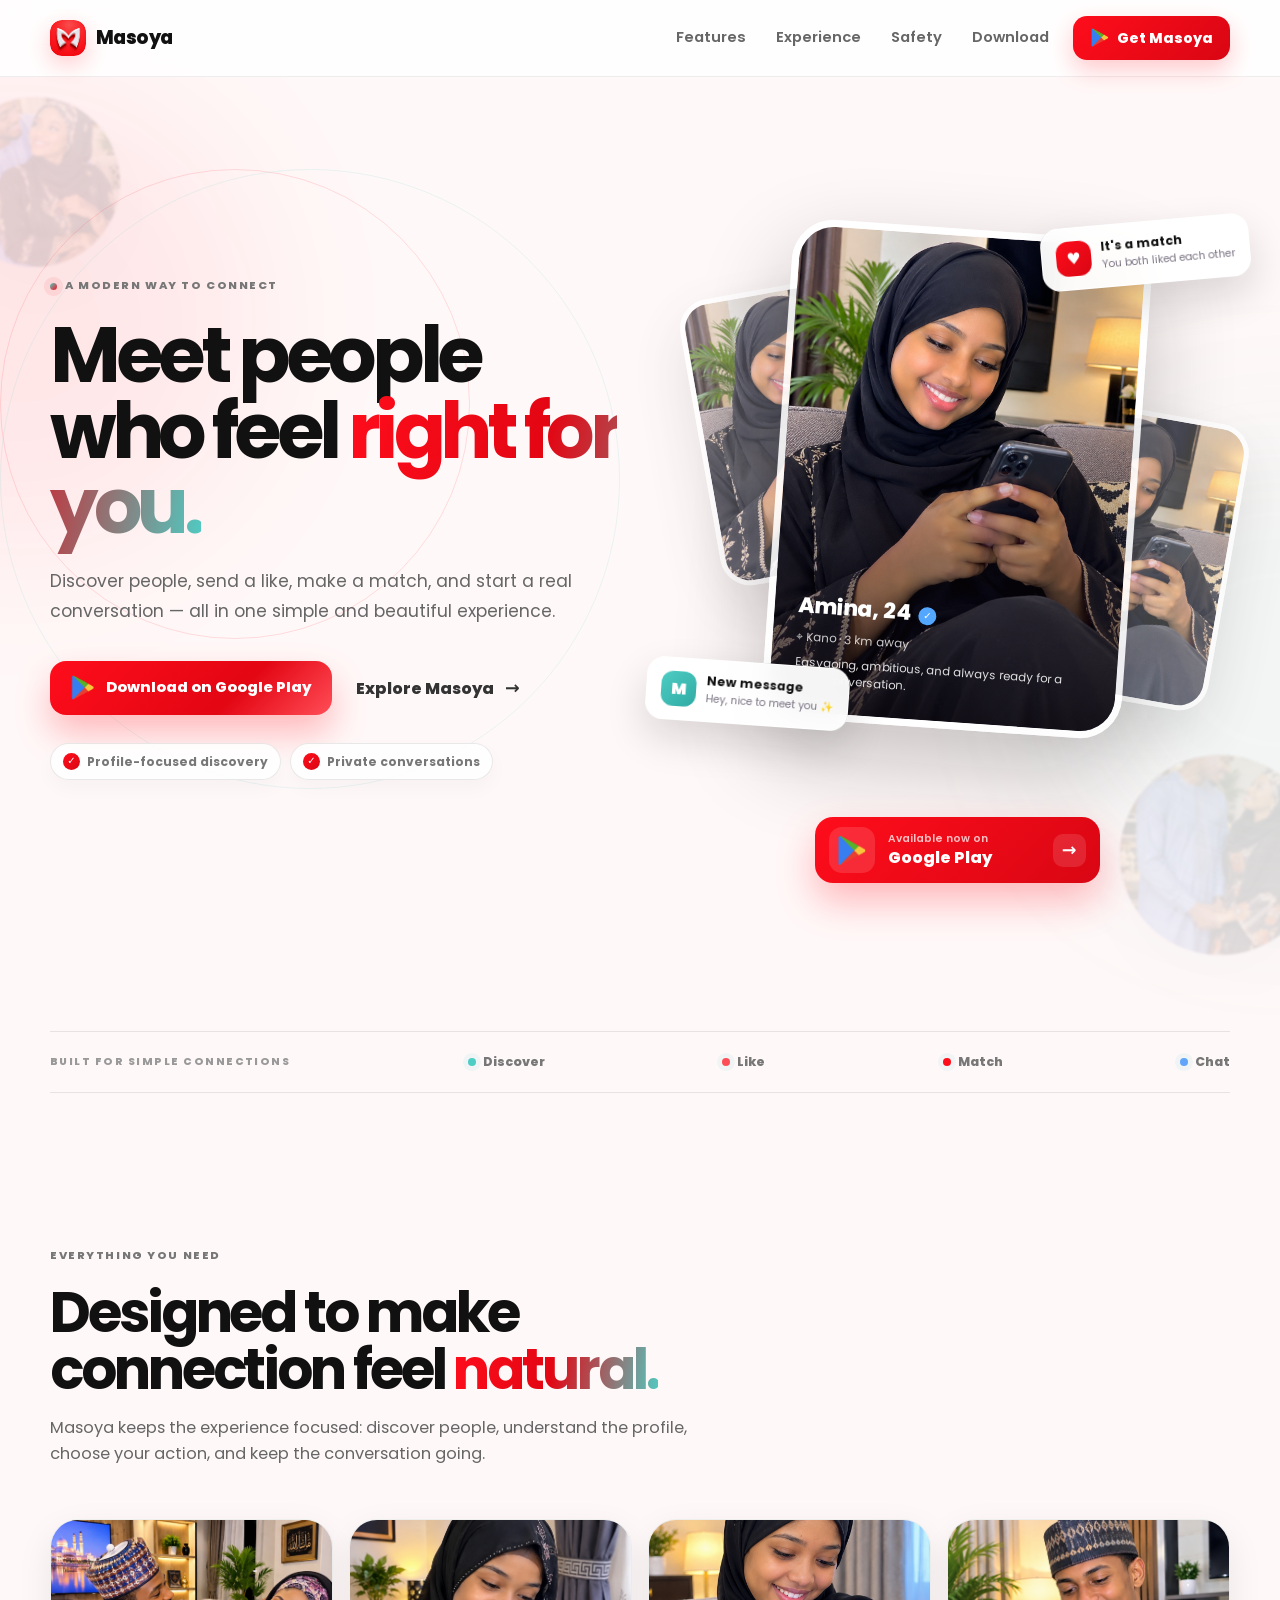
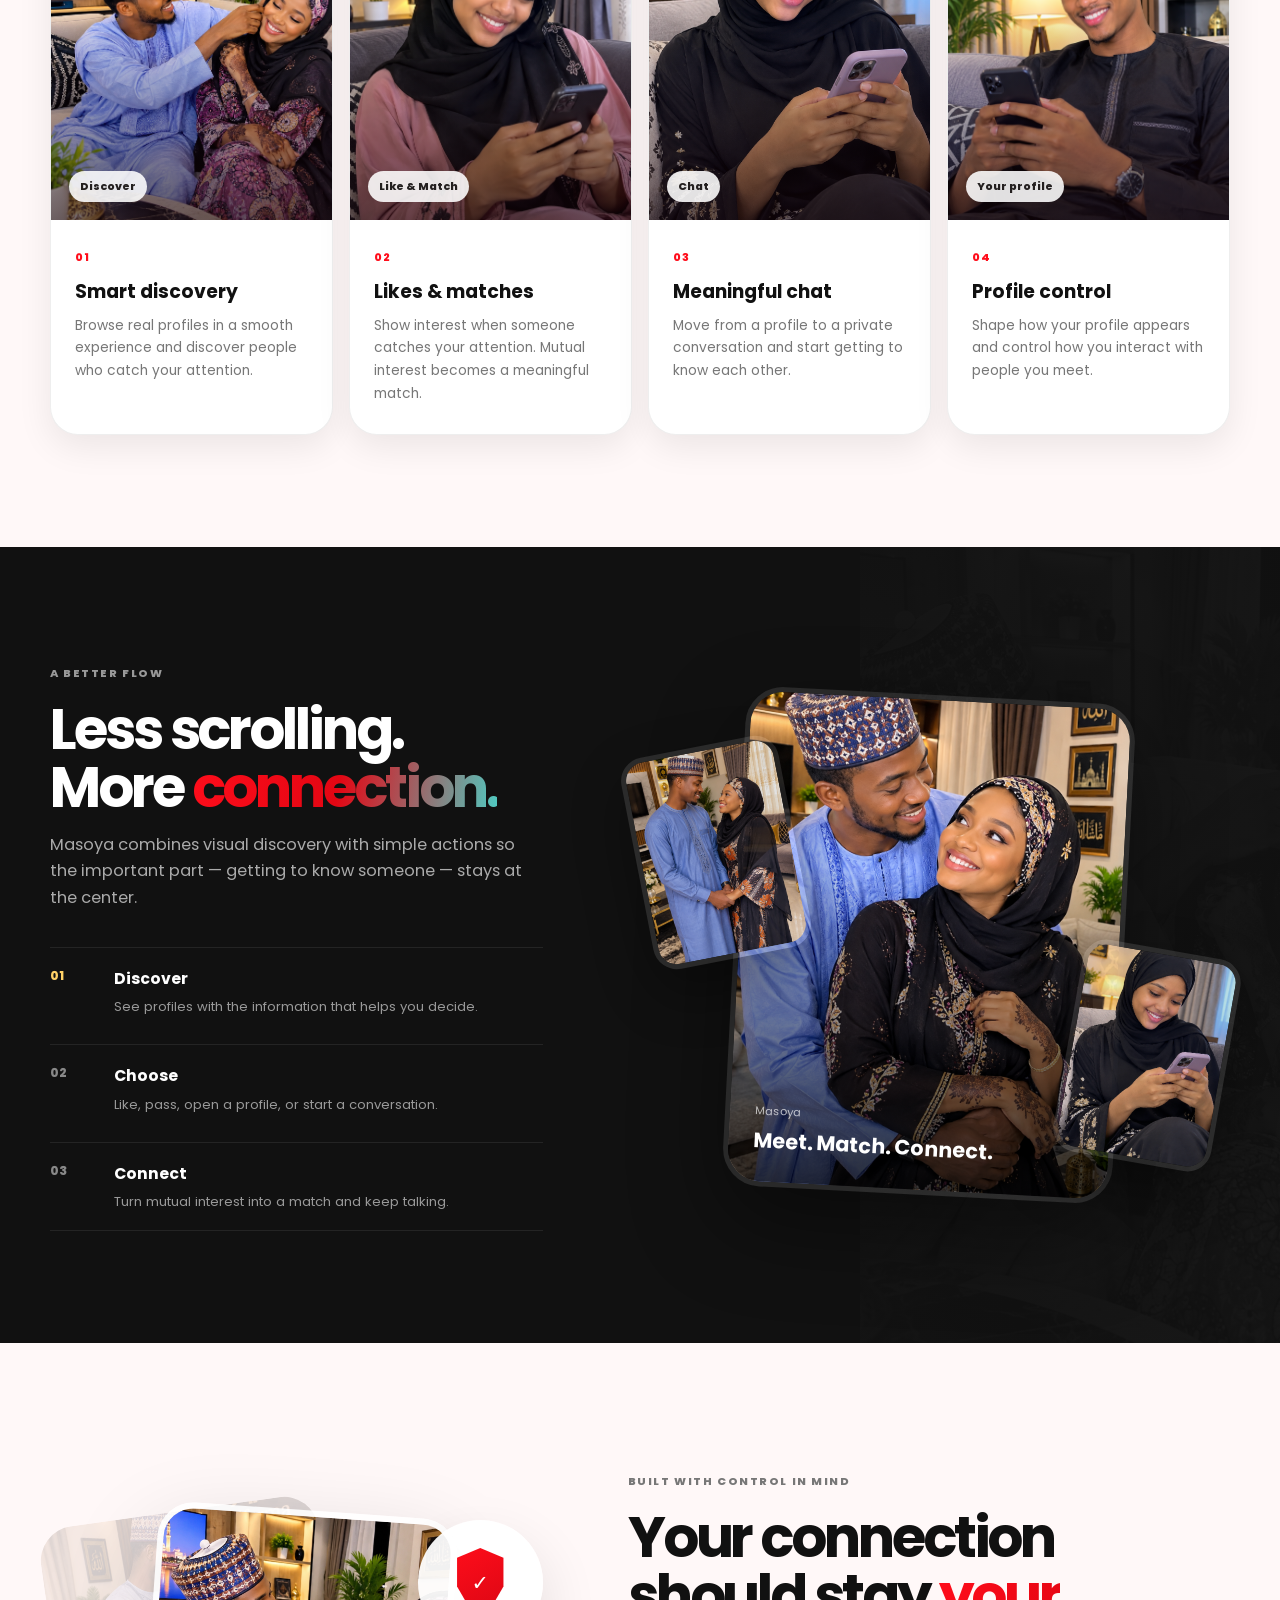
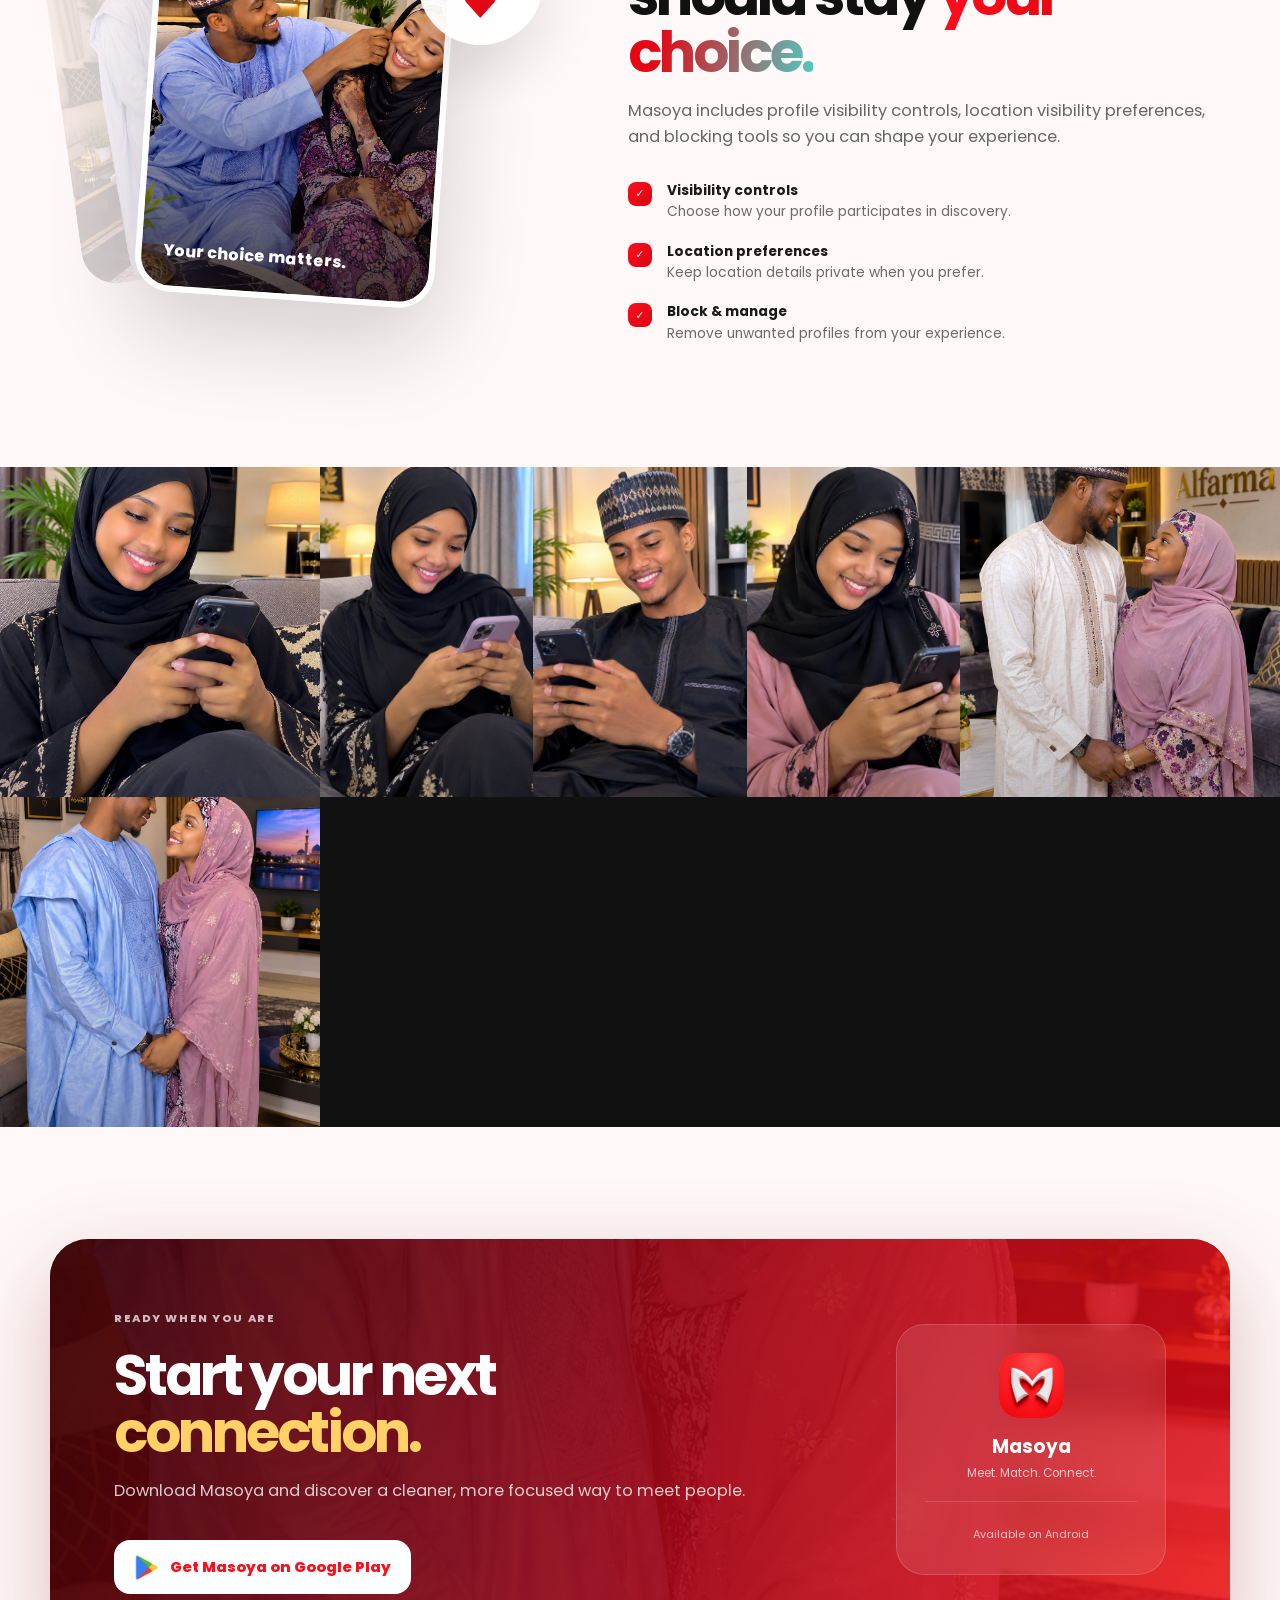
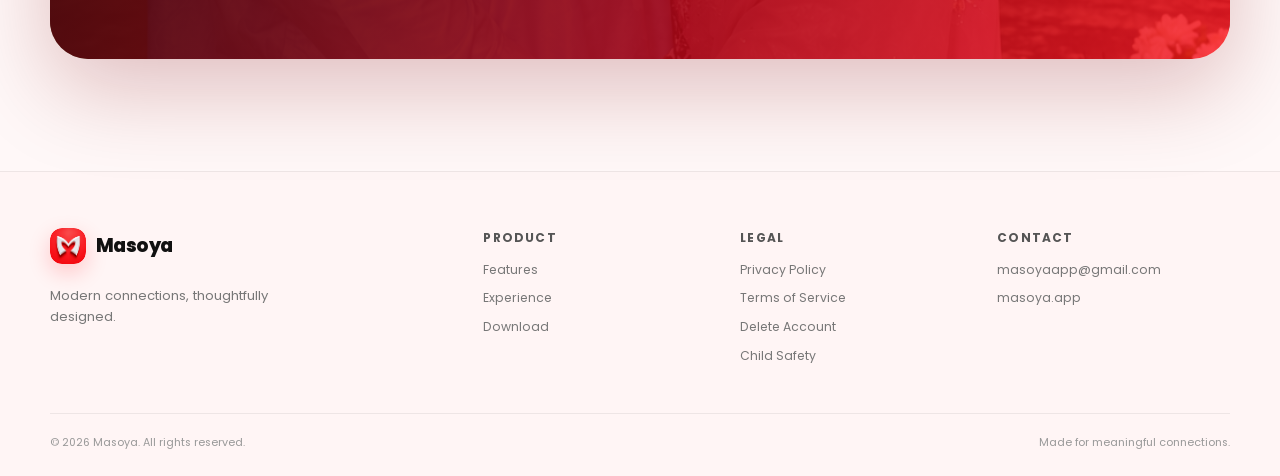
==== commit 18171d2d: "Update index.html" ====
--- a/index.html
+++ b/index.html
@@ -30,7 +30,7 @@
 
   <link
     rel="canonical"
-    href="https://nemajsuite.github.io/"
+    href="https://masoya.app/"
   >
 
 
@@ -55,7 +55,7 @@
 
   <meta
     property="og:url"
-    content="https://nemajsuite.github.io/"
+    content="https://masoya.app/"
   >
 
   <meta
@@ -63,12 +63,30 @@
     content="Masoya"
   >
 
-  <!--
   <meta
     property="og:image"
-    content="https://nemajsuite.github.io/assets/images/social-preview.jpg"
-  >
-  -->
+    content="https://masoya.app/assets/images/social-preview.jpg"
+  >
+
+  <meta
+    name="twitter:card"
+    content="summary_large_image"
+  >
+
+  <meta
+    name="twitter:title"
+    content="Masoya — Meet. Match. Connect."
+  >
+
+  <meta
+    name="twitter:description"
+    content="A modern dating experience built around discovery, genuine connections, and private conversations."
+  >
+
+  <meta
+    name="twitter:image"
+    content="https://masoya.app/assets/images/social-preview.jpg"
+  >
 
 
   <!-- =======================================================
@@ -1623,41 +1641,41 @@
             Legal
           </strong>
 
+          <a href="/privacy-policy/">
+            Privacy Policy
+          </a>
+
+          <a href="/terms-of-service/">
+            Terms of Service
+          </a>
+
+          <a href="/account-deletion/">
+            Delete Account
+          </a>
+
+          <a href="/child-safety/">
+            Child Safety
+          </a>
+
+        </div>
+
+
+        <div>
+
+          <strong>
+            Contact
+          </strong>
+
+          <a href="mailto:masoyaapp@gmail.com">
+            masoyaapp@gmail.com
+          </a>
+
           <a
-            href="https://masoyaapp.github.io/privacy-policy/"
+            href="https://masoya.app/"
             target="_blank"
             rel="noopener noreferrer"
           >
-            Privacy Policy
-          </a>
-
-          <a
-            href="https://masoyaapp.github.io/terms/"
-            target="_blank"
-            rel="noopener noreferrer"
-          >
-            Terms of Service
-          </a>
-
-        </div>
-
-
-        <div>
-
-          <strong>
-            Contact
-          </strong>
-
-          <a href="mailto:masoyaapp@gmail.com">
-            masoyaapp@gmail.com
-          </a>
-
-          <a
-            href="https://masoyaapp.github.io/"
-            target="_blank"
-            rel="noopener noreferrer"
-          >
-            masoyaapp.github.io
+            masoya.app
           </a>
 
         </div>
@@ -1699,4 +1717,4 @@
 
 </body>
 
-</html>+</html>
